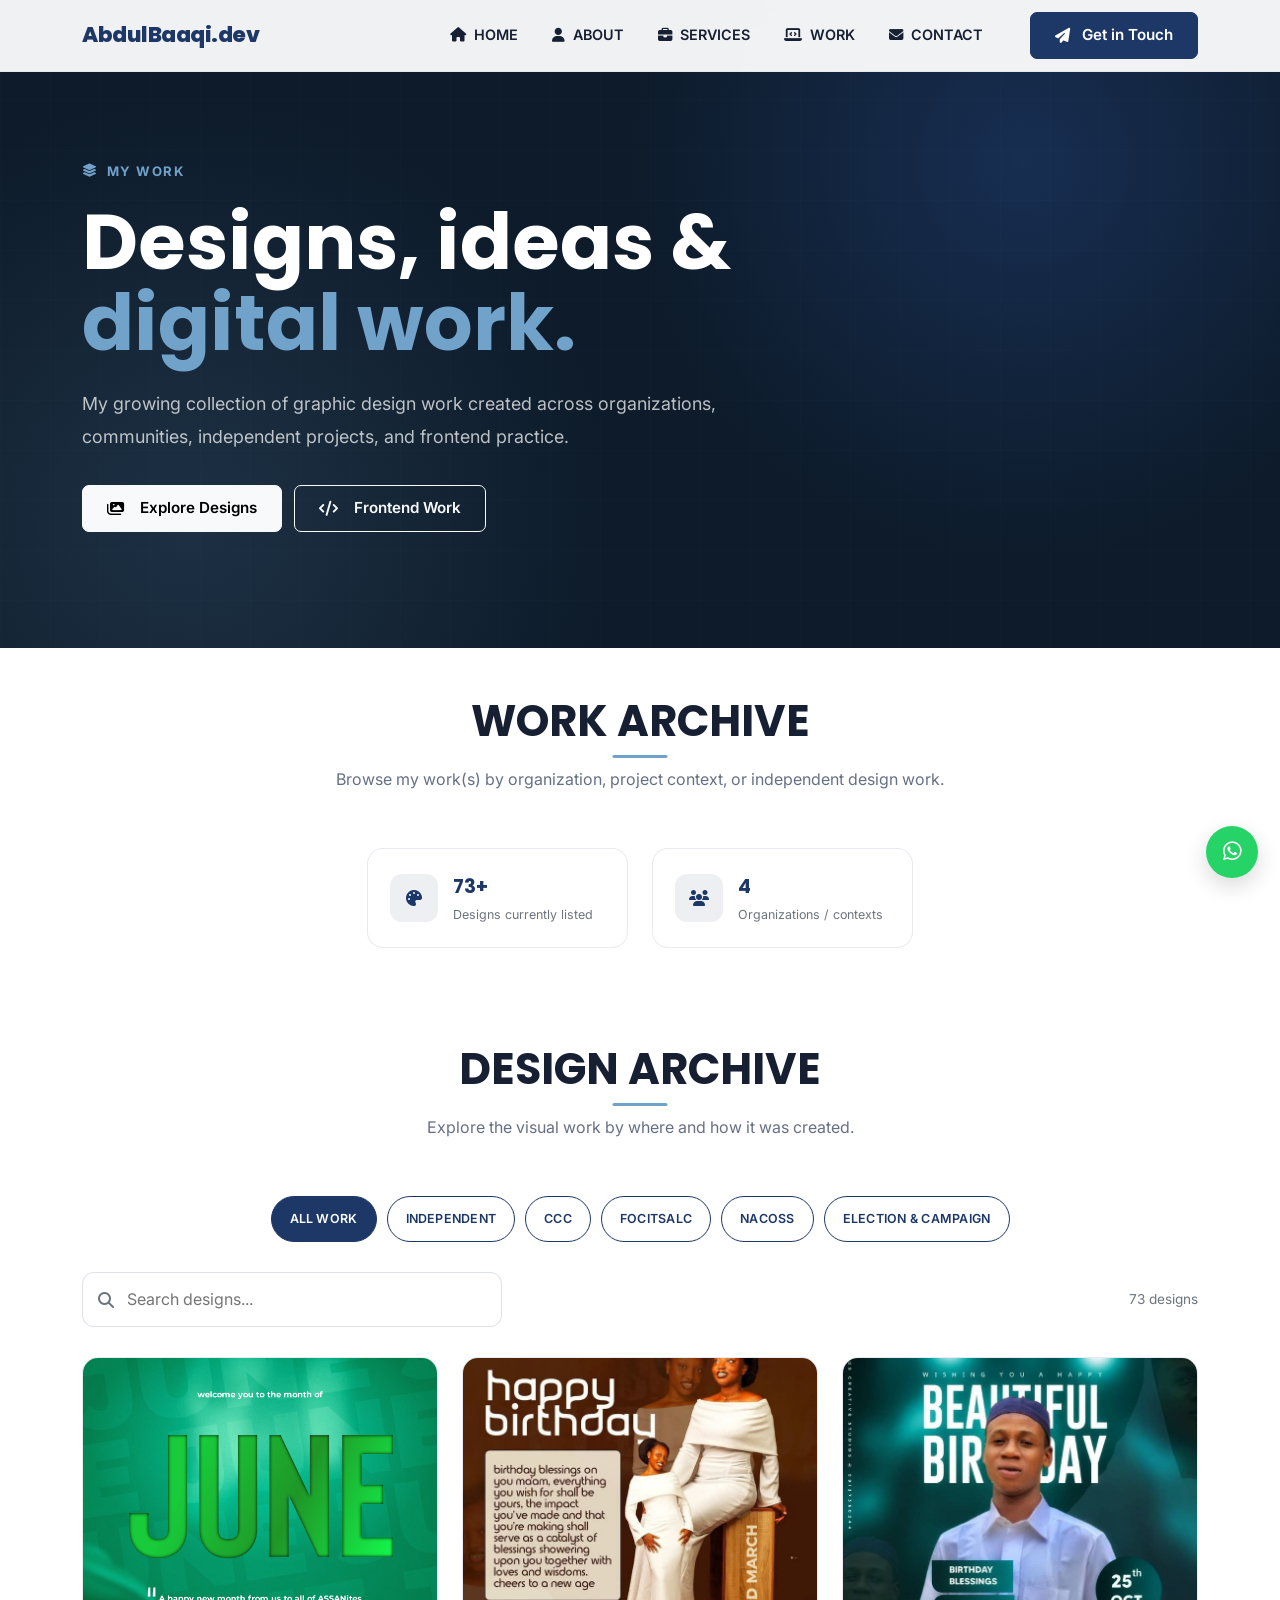
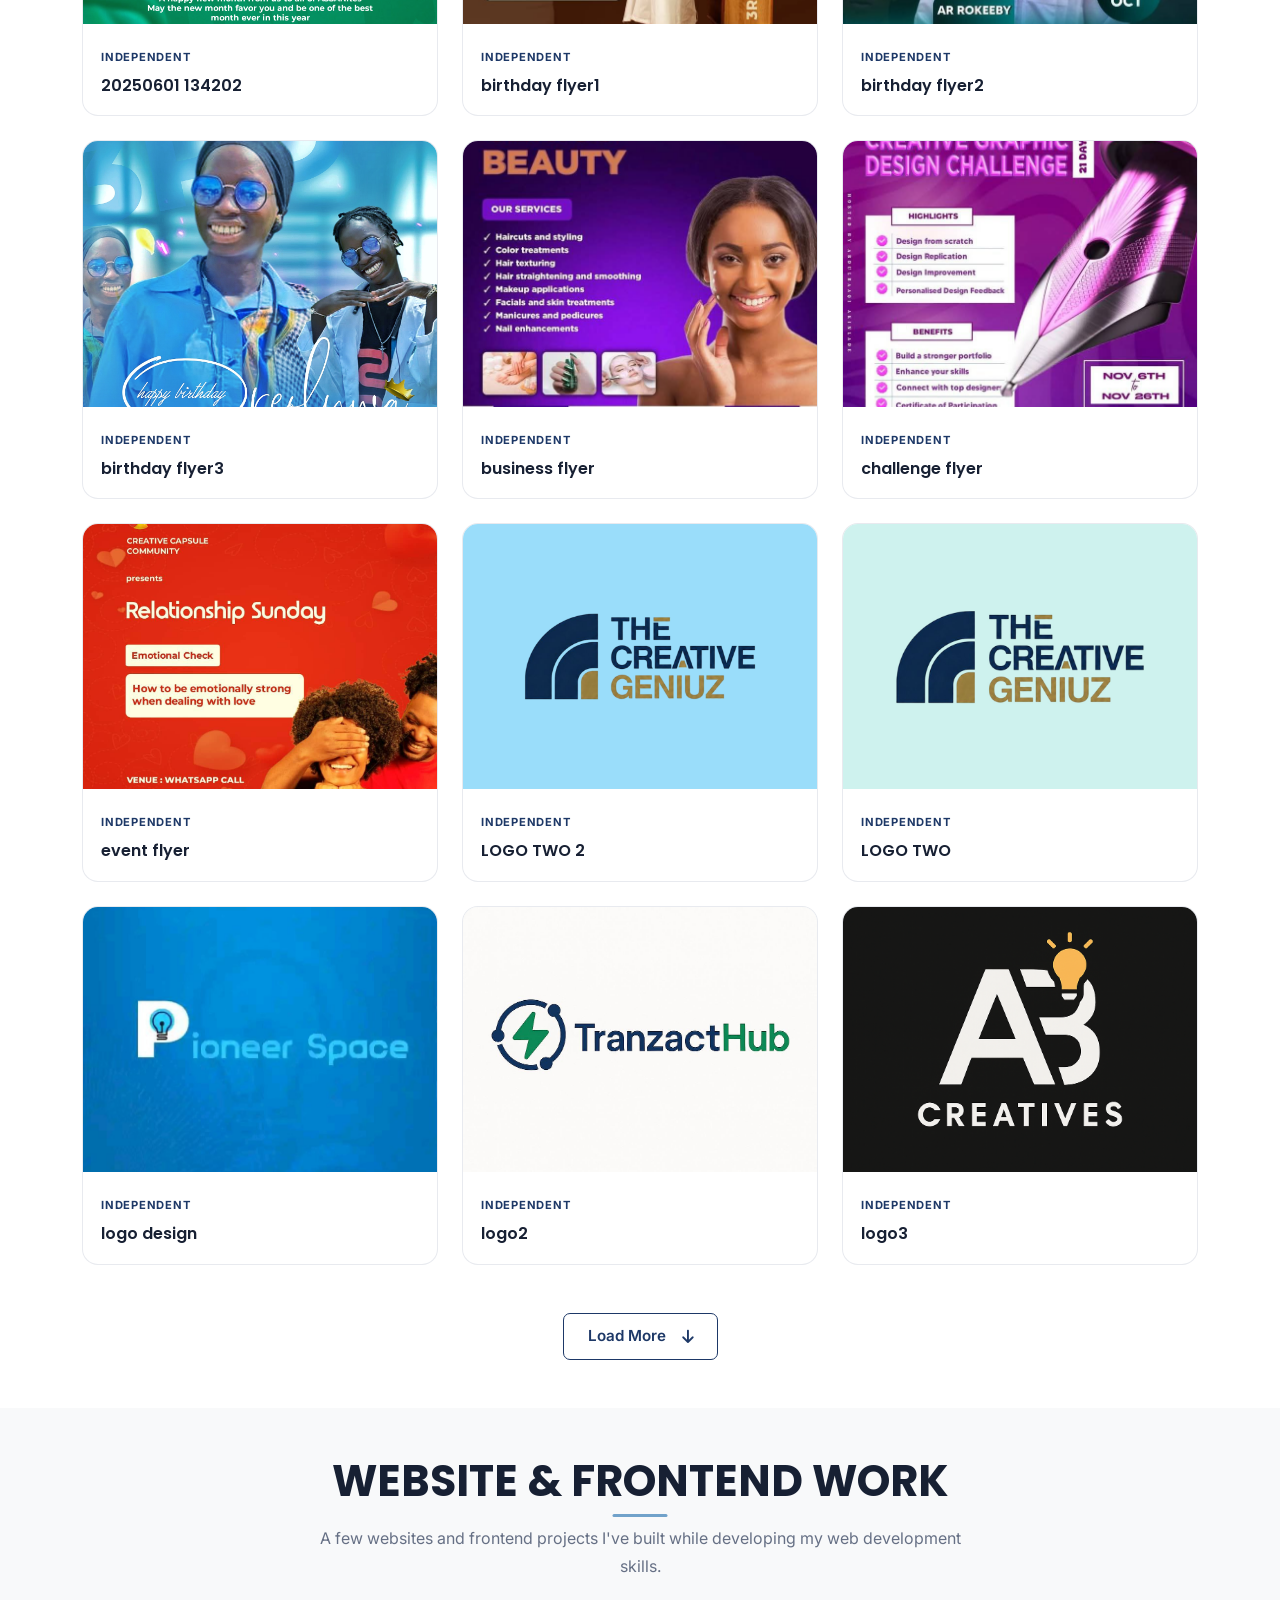
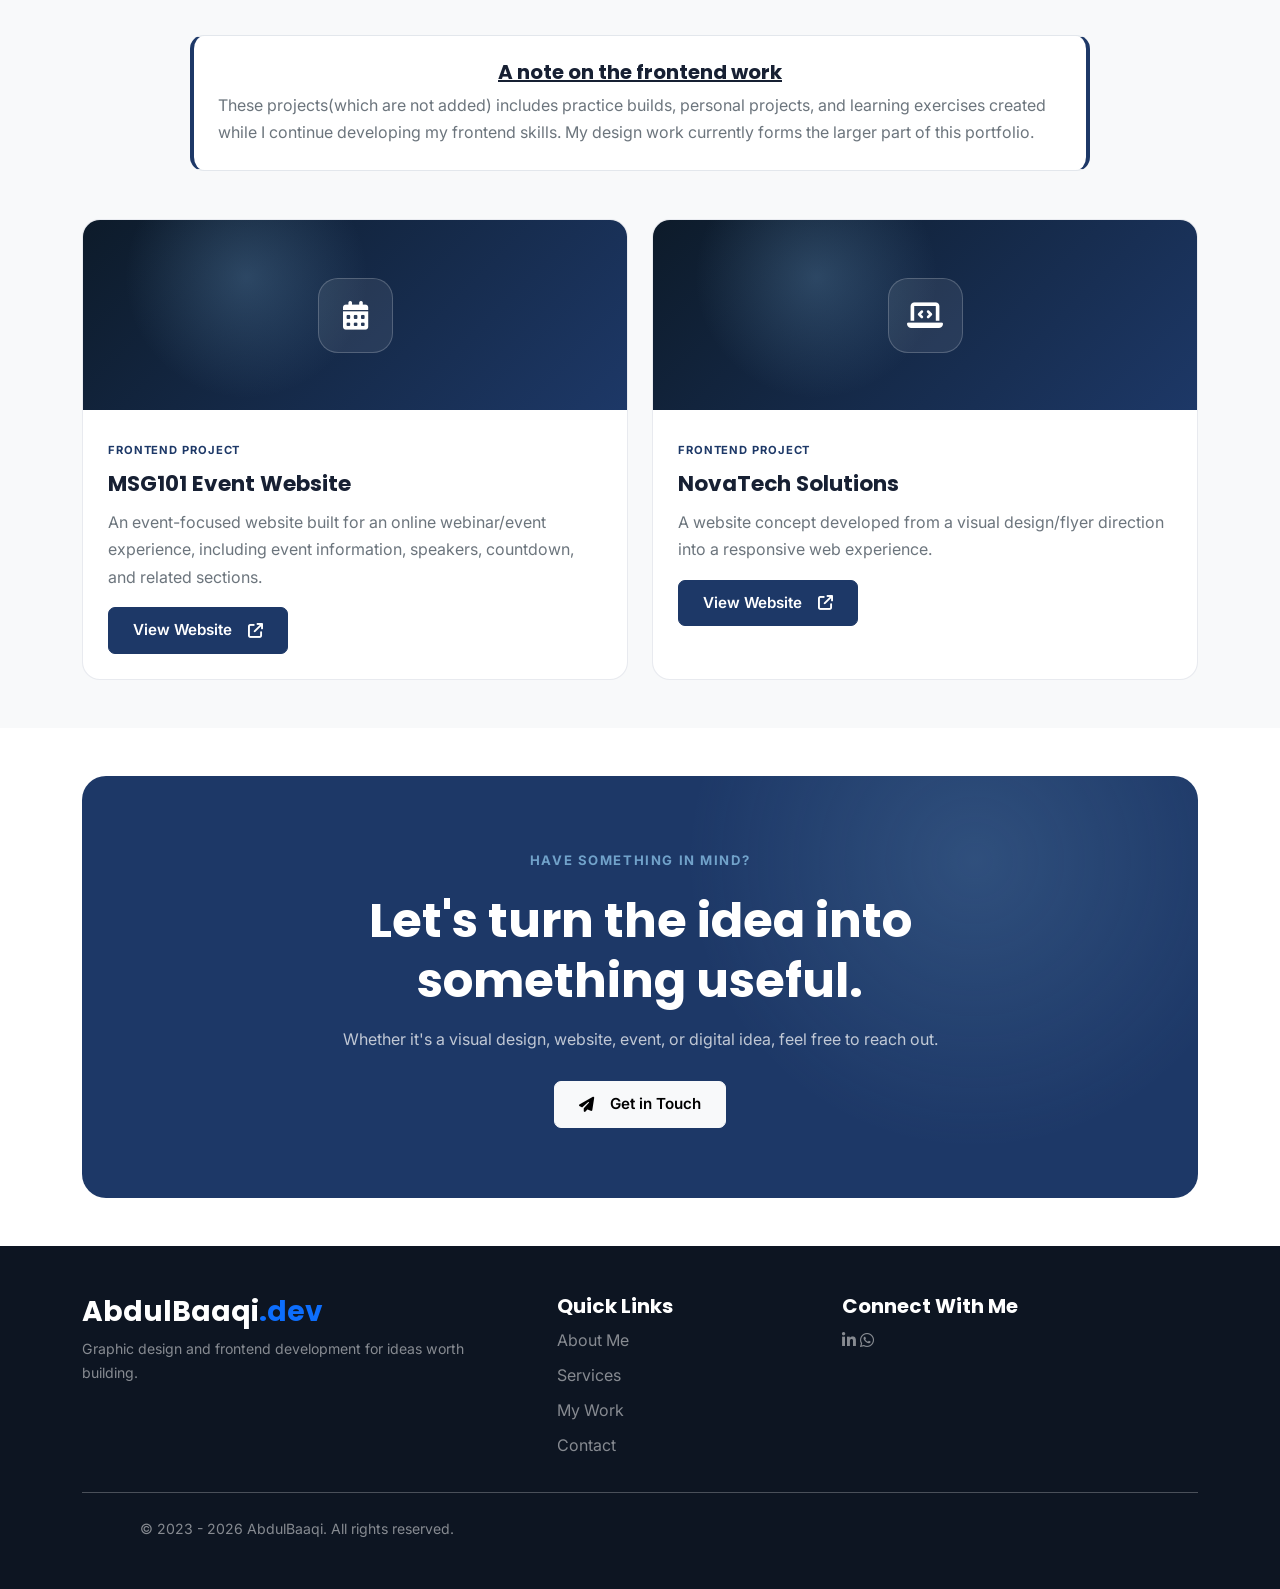
==== projects.html @ 6f7bc120 "Initial commit" ====
<!DOCTYPE html>
<html lang="en">

<head>
    <meta charset="UTF-8">
    <meta name="viewport" content="width=device-width, initial-scale=1.0">

    <title>My Work | AbdulBaaqi</title>

    <meta name="description"
        content="A selection of AbdulBaaqi's graphic design work, organization projects, election designs, and frontend practice builds.">

    <meta name="author" content="AbdulBaaqi Akinlade Olajide">

    <meta property="og:title" content="My Work | AbdulBaaqi">
    <meta property="og:description"
        content="A selection of AbdulBaaqi's graphic design work, organization projects, election designs, and frontend practice builds.">
    <meta property="og:type" content="website">
    <meta property="og:image" content="https://ab_dev_design.netlify.app/assets/img/og-image.jpg">
    <meta property="og:url" content="https://ab_dev_design.netlify.app/projects.html">

    <meta name="twitter:card" content="summary_large_image">
    <meta name="twitter:title" content="My Work | AbdulBaaqi">
    <meta name="twitter:description"
        content="A selection of AbdulBaaqi's graphic design work, organization projects, election designs, and frontend practice builds.">
    <meta name="twitter:image" content="https://ab_dev_design.netlify.app/assets/img/og-image.jpg">

    <link rel="icon" type="image/x-icon" href="assets/img/favicon.ico">
    <link rel="apple-touch-icon" sizes="180x180" href="assets/img/apple-touch-icon.png">

    <link href="https://cdn.jsdelivr.net/npm/bootstrap@5.3.0/dist/css/bootstrap.min.css" rel="stylesheet">

    <link rel="stylesheet" href="https://cdnjs.cloudflare.com/ajax/libs/font-awesome/6.4.0/css/all.min.css">

    <link
        href="https://fonts.googleapis.com/css2?family=Inter:wght@300;400;500;600;700;800&family=Poppins:wght@400;500;600;700&display=swap"
        rel="stylesheet">

    <link rel="stylesheet" href="https://cdnjs.cloudflare.com/ajax/libs/animate.css/4.1.1/animate.min.css">

    <link rel="stylesheet" href="assets/css/style.css">

    <link rel="stylesheet" href="assets/css/projects.css">
</head>

<body class="projects-page">

    <!-- screen load -->
    <div class="loading-screen" id="loadingScreen">

        <div class="loader"></div>

        <h2 class="text-primary mb-3">
            AbdulBaaqi.dev
        </h2>

        <p class="text-secondary">
            Loading work...
        </p>

    </div>


    <div class="progress-bar" id="progressBar"></div>


    <!-- navbar  -->

    <nav class="navbar navbar-expand-lg fixed-top" id="navbar">

        <div class="container">

            <a href="index.html" class="navbar-brand">
                AbdulBaaqi<span>.dev</span>
            </a>

            <button class="navbar-toggler" type="button" id="mobileMenuBtn" aria-label="Open navigation menu">

                <span class="navbar-toggler-icon"></span>

            </button>


            <div class="collapse navbar-collapse" id="mainNav">

                <ul class="navbar-nav ms-auto align-items-center">

                    <li class="nav-item">

                        <a href="index.html" class="nav-link">
                            <i class="fas fa-home me-1"></i>
                            HOME
                        </a>

                    </li>

                    <li class="nav-item">

                        <a href="index.html#about" class="nav-link">
                            <i class="fas fa-user me-1"></i>
                            ABOUT
                        </a>

                    </li>

                    <li class="nav-item">

                        <a href="index.html#services" class="nav-link">
                            <i class="fas fa-briefcase me-1"></i>
                            SERVICES
                        </a>

                    </li>

                    <li class="nav-item">

                        <a href="index.html#portfolio" class="nav-link active">

                            <i class="fas fa-laptop-code me-1"></i>
                            WORK

                        </a>

                    </li>

                    <li class="nav-item">

                        <a href="index.html#contact" class="nav-link">
                            <i class="fas fa-envelope me-1"></i>
                            CONTACT
                        </a>

                    </li>

                    <li class="nav-item ms-lg-3">

                        <a href="index.html#contact" class="btn btn-primary">

                            <i class="fas fa-paper-plane me-1"></i>
                            Get in Touch

                        </a>

                    </li>

                </ul>

            </div>

        </div>

    </nav>


    <!-- mobile nav -->

    <div class="mobile-nav" id="mobileNav">

        <div class="mobile-nav-links">

            <a href="index.html" class="mobile-nav-link" onclick="closeMobileNav()">

                <i class="fas fa-home me-2"></i>
                HOME

            </a>

            <a href="index.html#about" class="mobile-nav-link" onclick="closeMobileNav()">

                <i class="fas fa-user me-2"></i>
                ABOUT

            </a>

            <a href="index.html#services" class="mobile-nav-link" onclick="closeMobileNav()">

                <i class="fas fa-briefcase me-2"></i>
                SERVICES

            </a>

            <a href="index.html#portfolio" class="mobile-nav-link" onclick="closeMobileNav()">

                <i class="fas fa-laptop-code me-2"></i>
                WORK

            </a>

            <a href="index.html#contact" class="mobile-nav-link" onclick="closeMobileNav()">

                <i class="fas fa-envelope me-2"></i>
                CONTACT

            </a>

            <a href="index.html#contact" class="btn btn-primary w-100 mt-4" onclick="closeMobileNav()">

                <i class="fas fa-paper-plane me-1"></i>
                Get in Touch

            </a>

        </div>

    </div>


    <!-- hero  -->

    <section class="projects-hero">

        <div class="projects-hero-bg"></div>

        <div class="container">

            <div class="projects-hero-content">

                <span class="projects-eyebrow">
                    <i class="fas fa-layer-group me-2"></i>
                    MY WORK
                </span>

                <h1 class="text-white">
                    Designs, ideas &amp;
                    <span>digital work.</span>
                </h1>

                <p>
                    My growing collection of graphic design work created
                    across organizations, communities, independent projects,
                    and frontend practice.
                </p>

                <div class="projects-hero-actions">

                    <a href="#designArchive" class="btn btn-light btn-lg">

                        <i class="fas fa-images me-2"></i>
                        Explore Designs

                    </a>

                    <a href="#frontendWork" class="btn btn-outline-light btn-lg">

                        <i class="fas fa-code me-2"></i>
                        Frontend Work

                    </a>

                </div>

            </div>

        </div>

    </section>


    <!-- overview  -->

    <section class="py-5 work-overview">

        <div class="container">

            <div class="section-header">

                <h2 class="display-5 fw-bold">
                    WORK ARCHIVE
                </h2>

                <p class="section-subtitle">
                    Browse my work(s) by organization, project context,
                    or independent design work.
                </p>

            </div>


            <div class="row g-4 d-flex" style="justify-content: center;">

                <div class="col-md-6 col-lg-3">

                    <div class="archive-stat">

                        <span class="archive-stat-icon">
                            <i class="fas fa-palette"></i>
                        </span>

                        <div>
                            <strong id="totalDesignCount">
                                —
                            </strong>

                            <span>
                                Designs currently listed
                            </span>
                        </div>

                    </div>

                </div>


                <div class="col-md-6 col-lg-3">

                    <div class="archive-stat">

                        <span class="archive-stat-icon">
                            <i class="fas fa-users"></i>
                        </span>

                        <div>
                            <strong>
                                4
                            </strong>

                            <span>
                                Organizations / contexts
                            </span>
                        </div>

                    </div>

                </div>


                <!-- <div class="col-md-6 col-lg-3">

                    <div class="archive-stat">

                        <span class="archive-stat-icon">
                            <i class="fas fa-bullhorn"></i>
                        </span>

                        <div>
                            <strong id="electionCount">
                                —
                            </strong>

                            <span>
                                Election designs
                            </span>
                        </div>

                    </div>

                </div> -->


                <!-- <div class="col-md-6 col-lg-3">

                    <div class="archive-stat">

                        <span class="archive-stat-icon">
                            <i class="fas fa-code"></i>
                        </span>

                        <div>
                            <strong>
                                Frontend
                            </strong>

                            <span>
                                Practice &amp; personal builds
                            </span>
                        </div>

                    </div>

                </div> -->

            </div>

        </div>

    </section>


    <!-- archive  -->

    <section id="designArchive" class="py-5 design-archive">

        <div class="container">

            <div class="section-header">

                <h2 class="display-5 fw-bold">
                    DESIGN ARCHIVE
                </h2>

                <p class="section-subtitle">
                    Explore the visual work by where and how it was created.
                </p>

            </div>


            <!-- Organizations -->

            <div class="work-filters-wrapper">

                <div class="work-filters" id="organizationFilters">

                    <button class="filter-btn btn btn-outline-primary active" data-filter="all">

                        ALL WORK

                    </button>

                    <button class="filter-btn btn btn-outline-primary" data-filter="personal">

                         INDEPENDENT

                    </button>

                    <button class="filter-btn btn btn-outline-primary" data-filter="ccc">

                        CCC

                    </button>

                    <button class="filter-btn btn btn-outline-primary" data-filter="focitsalc">

                        FOCITSALC

                    </button>

                    <button class="filter-btn btn btn-outline-primary" data-filter="nacoss">

                        NACOSS

                    </button>

                    <button class="filter-btn btn btn-outline-primary" data-filter="elections">

                        ELECTION &amp; CAMPAIGN

                    </button>

                </div>

            </div>


            <!-- Search -->

            <div class="project-toolbar">

                <div class="project-search">

                    <i class="fas fa-search"></i>

                    <input type="search" id="projectSearch" placeholder="Search designs..." aria-label="Search designs">

                </div>

                <div class="project-results" id="projectResults">
                </div>

            </div>


            <!-- Design Grid -->

            <div class="row g-4 project-grid" id="projectGrid">
            </div>


            <!-- No Results -->

            <div id="noProjects" class="no-projects d-none">

                <div class="no-projects-icon">
                    <i class="fas fa-folder-open"></i>
                </div>

                <h4>
                    No matching designs
                </h4>

                <p>
                    Try another organization or search term.
                </p>

                <button class="btn btn-outline-primary" id="resetProjects">

                    Reset Filters

                </button>

            </div>


            <!-- Load More -->

            <div class="text-center mt-5" id="loadMoreWrapper">

                <button class="btn btn-outline-primary btn-lg" id="loadMoreBtn">

                    Load More
                    <i class="fas fa-arrow-down ms-2"></i>

                </button>

            </div>

        </div>

    </section>




    <!-- frontend  -->

    <section id="frontendWork" class="py-5 bg-light frontend-section">

        <div class="container">

            <div class="section-header">

                <h2 class="display-5 fw-bold">
                    WEBSITE &amp; FRONTEND WORK
                </h2>

                <p class="section-subtitle">
                    A few websites and frontend projects I've built
                    while developing my web development skills.
                </p>

            </div>



            <div class="portfolio-note">

                <!-- <div class="portfolio-note-icon">
                    <i class="fas fa-code"></i>
                </div> -->

                <div>

                    <h5 class="text-center text-decoration-underline">
                        A note on the frontend work
                    </h5>

                    <p class="mb-0">
                        These projects(which are not added) includes practice builds, personal
                        projects, and learning exercises created while I
                        continue developing my frontend skills. My design
                        work currently forms the larger part of this portfolio.
                    </p>

                </div>

            </div>


            <div class="row g-4 mt-4">

                <!-- MSG101 -->

                <div class="col-lg-6">

                    <article class="frontend-card">

                        <div class="frontend-card-image">

                            <div class="frontend-placeholder">
                                <i class="fas fa-calendar-days"></i>
                            </div>

                        </div>

                        <div class="frontend-card-body">

                            <span class="project-type-label">
                                FRONTEND PROJECT
                            </span>

                            <h3>
                                MSG101 Event Website
                            </h3>

                            <p>
                                An event-focused website built for an
                                online webinar/event experience, including
                                event information, speakers, countdown,
                                and related sections.
                            </p>

                            <a href="https://msg101.netlify.app/" target="_blank" rel="noopener noreferrer"
                                class="btn btn-primary">

                                View Website
                                <i class="fas fa-arrow-up-right-from-square ms-2"></i>

                            </a>

                        </div>

                    </article>

                </div>


                <!-- NovaTech -->

                <div class="col-lg-6">

                    <article class="frontend-card">

                        <div class="frontend-card-image">

                            <div class="frontend-placeholder">
                                <i class="fas fa-laptop-code"></i>
                            </div>

                        </div>

                        <div class="frontend-card-body">

                            <span class="project-type-label">
                                FRONTEND PROJECT
                            </span>

                            <h3>
                                NovaTech Solutions
                            </h3>

                            <p>
                                A website concept developed from a
                                visual design/flyer direction into a
                                responsive web experience.
                            </p>

                            <a href="https://nova-tech-sol.netlify.app/" target="_blank" rel="noopener noreferrer"
                                class="btn btn-primary">

                                View Website
                                <i class="fas fa-arrow-up-right-from-square ms-2"></i>

                            </a>

                        </div>

                    </article>

                </div>

            </div>

        </div>

    </section>


    <!-- call ta  -->

    <section class="py-5">

        <div class="container">

            <div class="work-cta text-center">

                <span class="projects-eyebrow">
                    HAVE SOMETHING IN MIND?
                </span>

                <h2 class="text-white">
                    Let's turn the idea into something useful.
                </h2>

                <p>
                    Whether it's a visual design, website, event,
                    or digital idea, feel free to reach out.
                </p>

                <a href="index.html#contact" class="btn btn-light btn-lg">

                    <i class="fas fa-paper-plane me-2"></i>
                    Get in Touch

                </a>

            </div>

        </div>

    </section>


    <!-- footer  -->

    <footer class="footer bg-dark text-white py-5">

        <div class="container">

            <div class="row g-4">

                <div class="col-lg-5">

                    <h3 class="text-white">
                        AbdulBaaqi<span class="text-primary">.dev</span>
                    </h3>

                    <p class="text-white-50">
                        Graphic design and frontend development
                        for ideas worth building.
                    </p>

                </div>


                <div class="col-lg-3">

                    <h5 class="text-white">
                        Quick Links
                    </h5>

                    <ul class="list-unstyled">

                        <li class="mb-2">
                            <a href="index.html#about" class="text-white-50">

                                About Me

                            </a>
                        </li>

                        <li class="mb-2">
                            <a href="index.html#services" class="text-white-50">

                                Services

                            </a>
                        </li>

                        <li class="mb-2">
                            <a href="index.html#portfolio" class="text-white-50">

                                My Work

                            </a>
                        </li>

                        <li class="mb-2">
                            <a href="index.html#contact" class="text-white-50">

                                Contact

                            </a>
                        </li>

                    </ul>

                </div>


                <div class="col-lg-4">

                    <h5 class="text-white">
                        Connect With Me
                    </h5>

                    <div class="social-links mb-4">

                        <!-- <a
                            href="https://www.instagram.com/abdulbaaqi_dev_design"
                            class="social-link bg-dark text-white-50"
                            target="_blank"
                            rel="noopener noreferrer"
                            aria-label="Instagram">

                            <i class="fab fa-instagram"></i>

                        </a>

                        <a
                            href="https://x.com/abdulbaaqi_dev_design"
                            class="social-link bg-dark text-white-50"
                            target="_blank"
                            rel="noopener noreferrer"
                            aria-label="X">

                            <i class="fab fa-x-twitter"></i>

                        </a> -->

                        <a href="https://www.linkedin.com/in/abdlbaaqi" class="social-link bg-dark text-white-50"
                            target="_blank" rel="noopener noreferrer" aria-label="LinkedIn">

                            <i class="fab fa-linkedin-in"></i>

                        </a>

                        <a href="https://wa.me/2348071385392" class="social-link bg-dark text-white-50" target="_blank"
                            rel="noopener noreferrer" aria-label="WhatsApp">

                            <i class="fab fa-whatsapp"></i>

                        </a>

                    </div>

                </div>

            </div>


            <hr class="my-4 opacity-25">


            <div class="text-center">

                <p class="text-white-50 mb-0">

                    &copy; 2023 -
                    <span id="currentYear"></span>
                    AbdulBaaqi.
                    All rights reserved.

                </p>

            </div>

        </div>

    </footer>


    <!-- WhatsApp -->

    <a href="https://wa.me/2348071385392?text=Hello%20AbdulBaaqi!%20I%20would%20like%20to%20discuss%20a%20project."
        class="whatsapp-float" target="_blank" rel="noopener noreferrer" aria-label="Contact AbdulBaaqi on WhatsApp">

        <i class="fab fa-whatsapp"></i>

    </a>


    <!--  -->


    <div class="project-modal" id="projectModal" aria-hidden="true">

        <div class="project-modal-backdrop" id="modalBackdrop"></div>

        <div class="project-modal-content" role="dialog" aria-modal="true" aria-label="Design preview">

            <button class="project-modal-close" id="modalClose" aria-label="Close preview">

                <i class="fas fa-times"></i>

            </button>

            <div class="project-modal-image-wrapper">

                <img id="modalImage" src="" alt="">

            </div>

            <div class="project-modal-info">

                <span id="modalOrganization">
                </span>

                <h3 id="modalTitle">
                </h3>

                <p id="modalDescription">
                </p>

            </div>

        </div>

    </div>




    <!-- / -->

    <script src="https://cdn.jsdelivr.net/npm/bootstrap@5.3.0/dist/js/bootstrap.bundle.min.js">
    </script>

    <script src="assets/js/script.js"></script>

    <script src="assets/js/projects.js"></script>

</body>

</html>
---- assets/css/style.css ----
:root {
    --primary: #1D3867;
    --primary-dark: #14294D;
    --accent: #71A2CA;

    --text: #172033;
    --text-muted: #667085;

    --background: #ffffff;
    --surface: #f7f9fc;
    --surface-alt: #eef3f8;

    --border: #e3e8ef;
    --white: #ffffff;

    --font-primary: "Inter", sans-serif;
    --font-secondary: "Poppins", sans-serif;

    --transition: 0.3s ease;
    --shadow-sm: 0 4px 16px rgba(29, 56, 103, 0.06);
    --shadow-md: 0 12px 35px rgba(29, 56, 103, 0.10);
}



.dark-mode {
    --text: #edf2f7;
    --text-muted: #aab6c5;

    --background: #0d1522;
    --surface: #121d2d;
    --surface-alt: #182538;

    --border: #26364b;
    --white: #ffffff;

    --shadow-sm: 0 4px 16px rgba(0, 0, 0, 0.18);
    --shadow-md: 0 12px 35px rgba(0, 0, 0, 0.25);
}



html {
    scroll-behavior: smooth;
    scroll-padding-top: 80px;
}

body {
    margin: 0;
    padding: 0;

    background: var(--background);
    color: var(--text);

    font-family: var(--font-primary);
    font-size: 16px;
    line-height: 1.7;

    transition:
        background-color var(--transition),
        color var(--transition);
}

body.no-scroll {
    overflow: hidden;
}

::selection {
    background: var(--accent);
    color: var(--white);
}

img {
    max-width: 100%;
    height: auto;
    display: block;
}

a {
    color: inherit;
    text-decoration: none;
    transition: color var(--transition);
}

button,
input,
textarea,
select {
    font: inherit;
}

button {
    cursor: pointer;
}

ul {
    margin: 0;
    padding: 0;
    list-style: none;
}



h1,
h2,
h3,
h4,
h5,
h6 {
    margin-top: 0;
    font-family: var(--font-secondary);
    color: var(--text);
    line-height: 1.25;
    font-weight: 700;
}

p {
    margin-top: 0;
    color: var(--text-muted);
}

.section-header {
    margin-bottom: 55px;
    text-align: center;
}

.section-header h2 {
    position: relative;
    display: inline-block;

    margin-bottom: 18px;

    color: var(--text);
    font-size: clamp(2rem, 4vw, 2.7rem);
    font-weight: 700;
}

.section-header h2::after {
    content: "";

    position: absolute;
    left: 50%;
    bottom: -10px;

    width: 55px;
    height: 3px;

    background: var(--accent);
    border-radius: 20px;

    transform: translateX(-50%);
}

.section-header p {
    max-width: 650px;
    margin: 0 auto;

    font-size: 1rem;
}


/* ---------- BUTTONS ---------- */

.btn {
    display: inline-flex;
    align-items: center;
    justify-content: center;
    gap: 8px;

    min-height: 46px;
    padding: 11px 24px;

    border-radius: 7px;

    font-weight: 600;
    font-size: 0.95rem;

    transition:
        transform var(--transition),
        background-color var(--transition),
        color var(--transition),
        border-color var(--transition),
        box-shadow var(--transition);
}

.btn:hover {
    transform: translateY(-2px);
}

.btn-primary {
    background: var(--primary);
    border-color: var(--primary);
    color: var(--white);
}

.btn-primary:hover {
    background: var(--primary-dark);
    border-color: var(--primary-dark);
    color: var(--white);

    box-shadow: 0 8px 20px rgba(29, 56, 103, 0.18);
}

.btn-outline-primary {
    border: 1px solid var(--primary);
    color: var(--primary);
    background: transparent;
}

.btn-outline-primary:hover {
    background: var(--primary);
    border-color: var(--primary);
    color: var(--white);
}







.navbar {
    position: fixed;
    top: 0;
    left: 0;
    right: 0;

    z-index: 1000;

    min-height: 72px;

    background: rgba(255, 255, 255, 0.94);
    border-bottom: 1px solid rgba(227, 232, 239, 0.8);

    backdrop-filter: blur(12px);
    -webkit-backdrop-filter: blur(12px);

    transition:
        background-color var(--transition),
        box-shadow var(--transition);
}

.dark-mode .navbar {
    background: rgba(13, 21, 34, 0.94);
    border-color: rgba(38, 54, 75, 0.8);
}

.navbar.scrolled {
    box-shadow: 0 4px 20px rgba(0, 0, 0, 0.06);
}

.navbar-brand {
    color: var(--primary) !important;

    font-family: var(--font-secondary);
    font-size: 1.35rem;
    font-weight: 800;

    letter-spacing: -0.5px;
}

.dark-mode .navbar-brand {
    color: var(--accent) !important;
}

.navbar-nav {
    align-items: center;
    gap: 8px;
}

.navbar-nav .nav-link {
    position: relative;

    padding: 8px 13px !important;

    color: var(--text) !important;

    font-size: 0.9rem;
    font-weight: 600;

    transition: color var(--transition);
}

.navbar-nav .nav-link::after {
    content: "";

    position: absolute;
    left: 13px;
    right: 13px;
    bottom: 2px;

    height: 2px;

    background: var(--accent);
    border-radius: 10px;

    transform: scaleX(0);
    transform-origin: center;

    transition: transform var(--transition);
}

.navbar-nav .nav-link:hover,
.navbar-nav .nav-link.active {
    color: var(--primary) !important;
}

.dark-mode .navbar-nav .nav-link:hover,
.dark-mode .navbar-nav .nav-link.active {
    color: var(--accent) !important;
}

.navbar-nav .nav-link:hover::after,
.navbar-nav .nav-link.active::after {
    transform: scaleX(1);
}

.navbar .btn {
    margin-left: 10px;
}

.navbar-toggler {
    border: none;
    padding: 7px;
}

.navbar-toggler:focus {
    box-shadow: none;
}

.navbar-toggler-icon {
    filter: none;
}

.dark-mode .navbar-toggler-icon {
    filter: invert(1);
}







.hero {
    position: relative;

    min-height: 100vh;
    padding: 140px 0 90px;

    display: flex;
    align-items: center;

    overflow: hidden;

    background: var(--background);
}

.hero::before {
    content: "";

    position: absolute;
    top: -180px;
    right: -180px;

    width: 500px;
    height: 500px;

    background: rgba(113, 162, 202, 0.10);

    border-radius: 50%;
    filter: blur(10px);

    pointer-events: none;
}

.hero::after {
    content: "";

    position: absolute;
    bottom: -220px;
    left: -180px;

    width: 500px;
    height: 500px;

    background: rgba(29, 56, 103, 0.06);

    border-radius: 50%;

    pointer-events: none;
}

.hero-content {
    position: relative;
    z-index: 2;
}

.hero h1 {
    max-width: 850px;

    margin-bottom: 22px;

    color: var(--text);

    font-size: clamp(2.5rem, 6vw, 4.7rem);
    font-weight: 800;

    line-height: 1.08;
    letter-spacing: -2px;
}

.hero h1 span {
    color: var(--primary);
}

.dark-mode .hero h1 span {
    color: var(--accent);
}

.hero p {
    max-width: 680px;

    margin-bottom: 32px;

    font-size: 1.08rem;
    line-height: 1.8;
}

.hero-buttons {
    display: flex;
    flex-wrap: wrap;
    gap: 12px;
}



.hero-bg-pattern {
    position: absolute;
    inset: 0;

    z-index: 0;

    opacity: 0.025;

    background-position: center;
    background-size: cover;
    background-repeat: no-repeat;

    pointer-events: none;
}







.about {
    padding: 100px 0;

    background: var(--surface);
}

.about-image {
    position: relative;

    overflow: hidden;

    border-radius: 12px;

    box-shadow: var(--shadow-md);
}

.about-image img {
    width: 100%;
    height: 100%;

    min-height: 430px;

    object-fit: cover;
}

.about-content h2 {
    margin-bottom: 8px;

    font-size: clamp(1.8rem, 4vw, 2.5rem);
}

.about-content .subtitle {
    display: inline-block;

    margin-bottom: 20px;

    color: var(--primary);

    font-size: 1rem;
    font-weight: 600;
}

.dark-mode .about-content .subtitle {
    color: var(--accent);
}

.about-content p {
    margin-bottom: 18px;
}

.about-features {
    display: grid;
    grid-template-columns: repeat(3, 1fr);
    gap: 18px;

    margin-top: 30px;
}

.about-feature {
    padding: 20px;

    background: var(--background);
    border: 1px solid var(--border);
    border-radius: 10px;

    transition:
        transform var(--transition),
        box-shadow var(--transition);
}

.about-feature:hover {
    transform: translateY(-4px);
    box-shadow: var(--shadow-sm);
}

.about-feature i {
    margin-bottom: 12px;

    color: var(--primary);

    font-size: 1.5rem;
}

.dark-mode .about-feature i {
    color: var(--accent);
}

.about-feature h4 {
    margin-bottom: 7px;

    font-size: 1rem;
}

.about-feature p {
    margin: 0;

    font-size: 0.88rem;
    line-height: 1.6;
}

.about-quote {
    margin-top: 35px;
    padding: 22px 25px;

    border-left: 3px solid var(--accent);

    background: var(--background);
    border-radius: 0 8px 8px 0;
}

.about-quote p {
    margin: 0;

    color: var(--text);

    font-family: var(--font-secondary);
    font-size: 0.98rem;
    font-weight: 500;
}






.services {
    padding: 100px 0;
    background: var(--background);
}

.service-card {
    height: 100%;
    padding: 32px 28px;

    background: var(--background);
    border: 1px solid var(--border);
    border-radius: 12px;

    box-shadow: var(--shadow-sm);

    transition:
        transform var(--transition),
        box-shadow var(--transition),
        border-color var(--transition);
}

.service-card:hover {
    transform: translateY(-6px);

    border-color: rgba(113, 162, 202, 0.6);

    box-shadow: var(--shadow-md);
}

.service-icon {
    width: 55px;
    height: 55px;

    display: flex;
    align-items: center;
    justify-content: center;

    margin-bottom: 22px;

    color: var(--primary);

    background: rgba(113, 162, 202, 0.14);

    border-radius: 10px;

    font-size: 1.35rem;
}

.dark-mode .service-icon {
    color: var(--accent);
    background: rgba(113, 162, 202, 0.12);
}

.service-card h3 {
    margin-bottom: 12px;

    font-size: 1.25rem;
}

.service-card > p {
    margin-bottom: 20px;

    font-size: 0.92rem;
}

.service-features {
    display: flex;
    flex-direction: column;
    gap: 10px;
}

.service-features li {
    display: flex;
    align-items: flex-start;
    gap: 10px;

    color: var(--text-muted);

    font-size: 0.9rem;
}

.service-features li i {
    margin-top: 5px;

    color: var(--accent);

    font-size: 0.7rem;
}






.portfolio {
    padding: 100px 0;

    background: var(--surface);
}

.portfolio-filters {
    display: flex;
    flex-wrap: wrap;
    justify-content: center;
    gap: 10px;

    margin-bottom: 40px;
}

.portfolio-filter {
    padding: 9px 18px;

    color: var(--text-muted);

    background: transparent;
    border: 1px solid var(--border);
    border-radius: 6px;

    font-size: 0.85rem;
    font-weight: 600;

    transition:
        background-color var(--transition),
        color var(--transition),
        border-color var(--transition);
}

.portfolio-filter:hover,
.portfolio-filter.active {
    color: var(--white);

    background: var(--primary);
    border-color: var(--primary);
}

.portfolio-grid {
    position: relative;
}

.portfolio-item {
    height: 100%;
}

.portfolio-card {
    height: 100%;

    overflow: hidden;

    background: var(--background);
    border: 1px solid var(--border);
    border-radius: 10px;

    box-shadow: var(--shadow-sm);

    transition:
        transform var(--transition),
        box-shadow var(--transition);
}

.portfolio-card:hover {
    transform: translateY(-5px);
    box-shadow: var(--shadow-md);
}

.portfolio-image {
    position: relative;

    aspect-ratio: 16 / 10;

    overflow: hidden;

    background: var(--surface-alt);
}

.portfolio-image img {
    width: 100%;
    height: 100%;

    object-fit: cover;

    transition: transform 0.5s ease;
}

.portfolio-card:hover .portfolio-image img {
    transform: scale(1.04);
}

.portfolio-overlay {
    position: absolute;
    inset: 0;

    display: flex;
    align-items: center;
    justify-content: center;

    padding: 20px;

    background: rgba(13, 21, 34, 0.68);

    opacity: 0;

    transition: opacity var(--transition);
}

.portfolio-card:hover .portfolio-overlay {
    opacity: 1;
}

.portfolio-overlay .btn {
    min-height: 42px;
    padding: 9px 18px;

    font-size: 0.85rem;
}

.portfolio-content {
    padding: 20px;
}

.portfolio-content h3 {
    margin-bottom: 6px;

    font-size: 1.05rem;
}

.portfolio-content p {
    margin-bottom: 0;

    font-size: 0.85rem;
}

.portfolio-category {
    display: inline-block;

    margin-bottom: 8px;

    color: var(--primary);

    font-size: 0.75rem;
    font-weight: 700;

    text-transform: uppercase;
    letter-spacing: 0.6px;
}

.dark-mode .portfolio-category {
    color: var(--accent);
}



.portfolio-cta {
    margin-top: 50px;

    text-align: center;
}

.portfolio-cta p {
    margin-bottom: 15px;
}






.contact {
    padding: 100px 0;

    background: var(--background);
}

.contact-info {
    height: 100%;
}

.contact-info h3 {
    margin-bottom: 12px;

    font-size: 1.5rem;
}

.contact-info > p {
    margin-bottom: 30px;
}

.contact-details {
    display: flex;
    flex-direction: column;
    gap: 18px;

    margin-bottom: 30px;
}

.contact-item {
    display: flex;
    align-items: flex-start;
    gap: 14px;
}

.contact-item-icon {
    flex: 0 0 auto;

    width: 42px;
    height: 42px;

    display: flex;
    align-items: center;
    justify-content: center;

    color: var(--primary);

    background: rgba(113, 162, 202, 0.13);

    border-radius: 8px;
}

.dark-mode .contact-item-icon {
    color: var(--accent);
}

.contact-item-content h5 {
    margin-bottom: 2px;

    font-size: 0.9rem;
}

.contact-item-content p,
.contact-item-content a {
    margin: 0;

    color: var(--text-muted);

    font-size: 0.88rem;
}

.contact-item-content a:hover {
    color: var(--primary);
}

.dark-mode .contact-item-content a:hover {
    color: var(--accent);
}

.contact-socials {
    display: flex;
    flex-wrap: wrap;
    gap: 10px;
}

.contact-socials a {
    width: 40px;
    height: 40px;

    display: flex;
    align-items: center;
    justify-content: center;

    color: var(--text);

    border: 1px solid var(--border);
    border-radius: 50%;

    transition:
        background-color var(--transition),
        color var(--transition),
        border-color var(--transition),
        transform var(--transition);
}

.contact-socials a:hover {
    color: var(--white);

    background: var(--primary);
    border-color: var(--primary);

    transform: translateY(-3px);
}

.contact-form {
    padding: 32px;

    background: var(--surface);
    border: 1px solid var(--border);
    border-radius: 12px;
}

.form-label {
    margin-bottom: 7px;

    color: var(--text);

    font-size: 0.88rem;
    font-weight: 600;
}

.form-control,
.form-select {
    min-height: 48px;

    color: var(--text);

    background: var(--background);
    border: 1px solid var(--border);
    border-radius: 7px;

    box-shadow: none;

    transition:
        border-color var(--transition),
        box-shadow var(--transition),
        background-color var(--transition);
}

textarea.form-control {
    min-height: 140px;
    resize: vertical;
}

.form-control::placeholder {
    color: #98a2b3;
}

.form-control:focus,
.form-select:focus {
    color: var(--text);

    background: var(--background);
    border-color: var(--accent);

    box-shadow: 0 0 0 3px rgba(113, 162, 202, 0.13);
}

.dark-mode .form-control,
.dark-mode .form-select {
    color: var(--text);
    background: var(--surface-alt);
    border-color: var(--border);
}

.dark-mode .form-control:focus,
.dark-mode .form-select:focus {
    background: var(--surface-alt);
}





.faq {
    padding: 100px 0;

    background: var(--surface);
}

.faq-list {
    max-width: 850px;
    margin: 0 auto;
}

.faq-item {
    margin-bottom: 12px;

    overflow: hidden;

    background: var(--background);
    border: 1px solid var(--border);
    border-radius: 8px;
}

.faq-question {
    width: 100%;

    display: flex;
    align-items: center;
    justify-content: space-between;

    padding: 20px;

    color: var(--text);

    background: transparent;
    border: none;

    text-align: left;

    font-family: var(--font-secondary);
    font-size: 0.95rem;
    font-weight: 600;
}

.faq-question i {
    color: var(--accent);

    transition: transform var(--transition);
}

.faq-item.active .faq-question i {
    transform: rotate(180deg);
}

.faq-answer {
    max-height: 0;

    overflow: hidden;

    padding: 0 20px;

    transition:
        max-height 0.35s ease,
        padding 0.35s ease;
}

.faq-item.active .faq-answer {
    max-height: 300px;
    padding: 0 20px 20px;
}

.faq-answer p {
    margin: 0;

    font-size: 0.9rem;
}






.footer {
    padding: 55px 0 25px;

    color: #cbd5e1;

    background: #0d1522;
}

.footer-brand {
    display: inline-block;

    margin-bottom: 15px;

    color: var(--white);

    font-family: var(--font-secondary);
    font-size: 1.3rem;
    font-weight: 800;
}

.footer p {
    max-width: 430px;

    color: #9aa8ba;

    font-size: 0.88rem;
}

.footer-links {
    display: flex;
    flex-direction: column;
    gap: 8px;
}

.footer-links a {
    color: #aebaca;

    font-size: 0.88rem;
}

.footer-links a:hover {
    color: var(--white);
}

.footer-socials {
    display: flex;
    gap: 10px;
}

.footer-socials a {
    width: 36px;
    height: 36px;

    display: flex;
    align-items: center;
    justify-content: center;

    color: #cbd5e1;

    border: 1px solid #344255;
    border-radius: 50%;

    transition:
        background-color var(--transition),
        color var(--transition),
        border-color var(--transition);
}

.footer-socials a:hover {
    color: var(--white);

    background: var(--primary);
    border-color: var(--primary);
}

.footer-bottom {
    margin-top: 45px;
    padding-top: 20px;

    border-top: 1px solid #263448;

    text-align: center;
}

.footer-bottom p {
    max-width: none;
    margin: 0;

    font-size: 0.8rem;
}






.mobile-nav {
    position: fixed;
    top: 72px;
    left: 0;
    right: 0;

    z-index: 999;

    display: none;

    padding: 15px;

    background: var(--background);
    border-bottom: 1px solid var(--border);

    box-shadow: var(--shadow-md);
}

.mobile-nav.active {
    display: block;
}

.mobile-nav a {
    display: block;

    padding: 12px 10px;

    color: var(--text);

    border-radius: 6px;

    font-size: 0.95rem;
    font-weight: 600;
}

.mobile-nav a:hover {
    color: var(--primary);
    background: var(--surface);
}

.dark-mode .mobile-nav a:hover {
    color: var(--accent);
}







.theme-toggle {
    width: 42px;
    height: 42px;

    display: inline-flex;
    align-items: center;
    justify-content: center;

    padding: 0;

    color: var(--text);

    background: transparent;
    border: 1px solid var(--border);
    border-radius: 50%;

    transition:
        background-color var(--transition),
        color var(--transition),
        border-color var(--transition),
        transform var(--transition);
}

.theme-toggle:hover {
    color: var(--primary);

    border-color: var(--accent);

    transform: rotate(10deg);
}

.dark-mode .theme-toggle:hover {
    color: var(--accent);
}






.whatsapp-float {
    position: fixed;

    right: 22px;
    bottom: 22px;

    z-index: 900;

    width: 52px;
    height: 52px;

    display: flex;
    align-items: center;
    justify-content: center;

    color: var(--white);

    background: #25d366;

    border-radius: 50%;

    font-size: 1.35rem;

    box-shadow: 0 8px 22px rgba(0, 0, 0, 0.15);

    transition:
        transform var(--transition),
        box-shadow var(--transition);
}

.whatsapp-float:hover {
    color: var(--white);

    transform: translateY(-4px);

    box-shadow: 0 12px 28px rgba(0, 0, 0, 0.20);
}






.loader {
    position: fixed;
    inset: 0;

    z-index: 9999;

    display: flex;
    align-items: center;
    justify-content: center;

    background: var(--background);

    transition:
        opacity 0.4s ease,
        visibility 0.4s ease;
}

.loader.hidden {
    opacity: 0;
    visibility: hidden;
    pointer-events: none;
}

.loader-spinner {
    width: 42px;
    height: 42px;

    border: 3px solid var(--border);
    border-top-color: var(--primary);

    border-radius: 50%;

    animation: spin 0.8s linear infinite;
}

.dark-mode .loader-spinner {
    border-top-color: var(--accent);
}

@keyframes spin {
    to {
        transform: rotate(360deg);
    }
}







.fade-in {
    opacity: 0;
    transform: translateY(20px);

    transition:
        opacity 0.6s ease,
        transform 0.6s ease;
}

.fade-in.visible {
    opacity: 1;
    transform: translateY(0);
}







.container {
    position: relative;
    z-index: 2;
}

.row {
    position: relative;
}

.text-muted {
    color: var(--text-muted) !important;
}

.bg-light {
    background-color: var(--surface) !important;
}

.bg-dark {
    background-color: #0d1522 !important;
}

.border {
    border-color: var(--border) !important;
}






@media (max-width: 991.98px) {

    .navbar {
        min-height: 68px;
    }

    .navbar-nav {
        display: none;
    }

    .navbar .btn {
        display: none;
    }

    .hero {
        min-height: auto;
        padding: 130px 0 80px;
    }

    .hero h1 {
        max-width: 720px;
    }

    .about,
    .services,
    .portfolio,
    .contact,
    .faq {
        padding: 80px 0;
    }

    .about-features {
        grid-template-columns: 1fr;
    }

    .service-card {
        margin-bottom: 20px;
    }
}





@media (max-width: 767.98px) {

    html {
        scroll-padding-top: 70px;
    }

    body {
        font-size: 15px;
    }

    .navbar {
        min-height: 68px;
    }

    .hero {
        padding: 115px 0 70px;

        text-align: center;
    }

    .hero h1 {
        margin-bottom: 18px;

        font-size: clamp(2.2rem, 11vw, 3.3rem);
        letter-spacing: -1.3px;
    }

    .hero p {
        margin-right: auto;
        margin-bottom: 26px;
        margin-left: auto;

        font-size: 0.98rem;
    }

    .hero-buttons {
        justify-content: center;
    }

    .hero-buttons .btn {
        width: 100%;
        max-width: 250px;
    }

    .section-header {
        margin-bottom: 40px;
    }

    .section-header h2 {
        font-size: 2rem;
    }

    .about,
    .services,
    .portfolio,
    .contact,
    .faq {
        padding: 70px 0;
    }

    .about-image {
        margin-bottom: 35px;
    }

    .about-image img {
        min-height: 320px;
    }

    .about-content {
        text-align: center;
    }

    .about-features {
        text-align: left;
    }

    .about-quote {
        text-align: left;
    }

    .portfolio-filters {
        gap: 7px;
    }

    .portfolio-filter {
        padding: 8px 13px;

        font-size: 0.78rem;
    }

    .portfolio-image {
        aspect-ratio: 16 / 10;
    }

    .contact-info {
        margin-bottom: 40px;
    }

    .contact-form {
        padding: 24px 20px;
    }

    .whatsapp-float {
        right: 16px;
        bottom: 16px;

        width: 48px;
        height: 48px;

        font-size: 1.2rem;
    }
}




@media (max-width: 480px) {

    .container {
        padding-right: 18px;
        padding-left: 18px;
    }

    .navbar-brand {
        font-size: 1.15rem;
    }

    .hero h1 {
        font-size: 2.25rem;
    }

    .hero p {
        font-size: 0.92rem;
    }

    .section-header h2 {
        font-size: 1.75rem;
    }

    .service-card {
        padding: 25px 22px;
    }

    .portfolio-content {
        padding: 17px;
    }

    .contact-form {
        padding: 20px 16px;
    }

    .footer {
        text-align: center;
    }

    .footer p {
        margin-right: auto;
        margin-left: auto;
    }

    .footer-socials {
        justify-content: center;
    }
}



@media (prefers-reduced-motion: reduce) {

    *,
    *::before,
    *::after {
        scroll-behavior: auto !important;
        animation-duration: 0.01ms !important;
        animation-iteration-count: 1 !important;
        transition-duration: 0.01ms !important;
    }
}
---- assets/css/projects.css ----
/* projects css  */

.projects-page {
    overflow-x: hidden;
}


/* hero  */

.projects-hero {
    min-height: 72vh;
    position: relative;
    display: flex;
    align-items: center;
    overflow: hidden;
    background: #0d1b2a;
    color: #fff;
    padding: 140px 0 100px;
}

.projects-hero-bg {
    position: absolute;
    inset: 0;
    background:
        radial-gradient(circle at 80% 25%, rgba(29, 56, 103, 0.65), transparent 35%),
        radial-gradient(circle at 15% 80%, rgba(113, 162, 202, 0.16), transparent 35%);
    pointer-events: none;
}

.projects-hero-bg::after {
    content: "";
    position: absolute;
    inset: 0;
    opacity: 0.08;
    background-image:
        linear-gradient(rgba(255, 255, 255, 0.15) 1px, transparent 1px),
        linear-gradient(90deg, rgba(255, 255, 255, 0.15) 1px, transparent 1px);
    background-size: 50px 50px;
}

.projects-hero-content {
    position: relative;
    z-index: 2;
    max-width: 850px;
}

.projects-eyebrow {
    display: inline-flex;
    align-items: center;
    font-size: 0.82rem;
    font-weight: 700;
    letter-spacing: 0.12em;
    margin-bottom: 20px;
    color: #71A2CA;
}

.projects-hero h1 {
    font-family: "Poppins", sans-serif;
    font-size: clamp(2.7rem, 6vw, 5.5rem);
    line-height: 1.05;
    font-weight: 700;
    margin-bottom: 25px;
}

.projects-hero h1 span {
    color: #71A2CA;
}

.projects-hero p {
    max-width: 700px;
    font-size: 1.12rem;
    line-height: 1.8;
    color: rgba(255, 255, 255, 0.72);
    margin-bottom: 32px;
}

.projects-hero-actions {
    display: flex;
    gap: 12px;
    flex-wrap: wrap;
}


/* overview */

.work-overview {
    background: #fff;
}

.archive-stat {
    height: 100%;
    display: flex;
    align-items: center;
    gap: 15px;
    padding: 22px;
    border: 1px solid rgba(29, 56, 103, 0.10);
    border-radius: 16px;
    background: #fff;
    transition: transform 0.25s ease, box-shadow 0.25s ease;
}

.archive-stat:hover {
    transform: translateY(-4px);
    box-shadow: 0 12px 30px rgba(29, 56, 103, 0.08);
}

.archive-stat-icon {
    width: 48px;
    height: 48px;
    min-width: 48px;
    display: grid;
    place-items: center;
    border-radius: 12px;
    background: rgba(29, 56, 103, 0.08);
    color: #1D3867;
}

.archive-stat strong {
    display: block;
    font-family: "Poppins", sans-serif;
    font-size: 1.2rem;
    color: #1D3867;
}

.archive-stat span:not(.archive-stat-icon) {
    display: block;
    font-size: 0.78rem;
    color: #6c757d;
}


/* filter  */

.design-archive {
    background: #fff;
}

.work-filters-wrapper {
    margin-bottom: 30px;
}

.work-filters {
    display: flex;
    justify-content: center;
    gap: 10px;
    flex-wrap: wrap;
}

.work-filters .filter-btn {
    border-radius: 999px;
    font-size: 0.78rem;
    font-weight: 600;
    padding: 10px 18px;
    letter-spacing: 0.02em;
}

.work-filters .filter-btn.active {
    background-color: #1D3867;
    border-color: #1D3867;
    color: #fff;
}


/* search  */

.project-toolbar {
    display: flex;
    justify-content: space-between;
    align-items: center;
    gap: 20px;
    margin-bottom: 30px;
}

.project-search {
    position: relative;
    width: min(100%, 420px);
}

.project-search i {
    position: absolute;
    left: 16px;
    top: 50%;
    transform: translateY(-50%);
    color: #6c757d;
    pointer-events: none;
}

.project-search input {
    width: 100%;
    border: 1px solid rgba(29, 56, 103, 0.14);
    border-radius: 12px;
    padding: 13px 16px 13px 44px;
    outline: none;
    background: #fff;
    transition: border-color 0.2s ease, box-shadow 0.2s ease;
}

.project-search input:focus {
    border-color: #1D3867;
    box-shadow: 0 0 0 3px rgba(29, 56, 103, 0.08);
}

.project-results {
    font-size: 0.85rem;
    color: #6c757d;
}


/* project cards */

.project-grid {
    align-items: stretch;
}

.project-card {
    height: 100%;
    overflow: hidden;
    border: 1px solid rgba(29, 56, 103, 0.10);
    border-radius: 16px;
    background: #fff;
    cursor: pointer;
    transition:
        transform 0.3s ease,
        box-shadow 0.3s ease,
        border-color 0.3s ease;
}

.project-card:hover {
    transform: translateY(-6px);
    border-color: rgba(29, 56, 103, 0.18);
    box-shadow: 0 18px 40px rgba(29, 56, 103, 0.12);
}

.project-card-image {
    position: relative;
    aspect-ratio: 4 / 3;
    overflow: hidden;
    background: #eef2f6;
}

.project-card-image img {
    width: 100%;
    height: 100%;
    display: block;
    object-fit: cover;
    transition: transform 0.45s ease;
}

.project-card:hover .project-card-image img {
    transform: scale(1.035);
}

.project-card-overlay {
    position: absolute;
    inset: 0;
    display: flex;
    align-items: center;
    justify-content: center;
    background: rgba(13, 27, 42, 0.52);
    opacity: 0;
    transition: opacity 0.25s ease;
}

.project-card:hover .project-card-overlay {
    opacity: 1;
}

.project-card-overlay span {
    display: inline-flex;
    align-items: center;
    gap: 8px;
    padding: 10px 16px;
    border-radius: 999px;
    background: #fff;
    color: #1D3867;
    font-size: 0.8rem;
    font-weight: 700;
}

.project-card-body {
    padding: 18px;
}

.project-organization {
    display: inline-block;
    margin-bottom: 8px;
    color: #1D3867;
    font-size: 0.7rem;
    font-weight: 700;
    letter-spacing: 0.07em;
    text-transform: uppercase;
}

.project-card-title {
    margin: 0;
    font-family: "Poppins", sans-serif;
    font-size: 1rem;
    line-height: 1.4;
    font-weight: 600;
    color: #172033;
}






.no-projects {
    text-align: center;
    padding: 80px 20px;
}

.no-projects-icon {
    width: 65px;
    height: 65px;
    display: grid;
    place-items: center;
    margin: 0 auto 20px;
    border-radius: 50%;
    background: rgba(29, 56, 103, 0.08);
    color: #1D3867;
    font-size: 1.3rem;
}

.no-projects p {
    color: #6c757d;
}



/* frontend  */

.frontend-section {
    background: #f8f9fa !important;
}

.portfolio-note {
    display: flex;
    align-items: flex-start;
    gap: 18px;
    max-width: 900px;
    margin: 0 auto;
    padding: 24px;
    border: 1px solid rgba(29, 56, 103, 0.12);
    border-left: 4px solid #1D3867;
    border-right: 4px solid #1D3867;
    border-radius: 14px;
    background: #fff;
}

.portfolio-note-icon {
    width: 44px;
    height: 44px;
    min-width: 44px;
    display: grid;
    place-items: center;
    border-radius: 10px;
    background: rgba(29, 56, 103, 0.08);
    color: #1D3867;
}

.portfolio-note h5 {
    margin-bottom: 7px;
    font-family: "Poppins", sans-serif;
}

.portfolio-note p {
    color: #6c757d;
    line-height: 1.7;
}


/* front card  */

.frontend-card {
    height: 100%;
    overflow: hidden;
    border: 1px solid rgba(29, 56, 103, 0.10);
    border-radius: 18px;
    background: #fff;
    transition: transform 0.25s ease, box-shadow 0.25s ease;
}

.frontend-card:hover {
    transform: translateY(-5px);
    box-shadow: 0 18px 40px rgba(29, 56, 103, 0.10);
}

.frontend-card-image {
    min-height: 190px;
    display: flex;
    align-items: center;
    justify-content: center;
    background:
        radial-gradient(circle at 30% 30%, rgba(113, 162, 202, 0.28), transparent 30%),
        linear-gradient(135deg, #0d1b2a, #1D3867);
}

.frontend-placeholder {
    width: 75px;
    height: 75px;
    display: grid;
    place-items: center;
    border: 1px solid rgba(255, 255, 255, 0.2);
    border-radius: 20px;
    color: #fff;
    font-size: 1.8rem;
    background: rgba(255, 255, 255, 0.08);
}

.frontend-card-body {
    padding: 25px;
}

.project-type-label {
    display: inline-block;
    margin-bottom: 10px;
    color: #1D3867;
    font-size: 0.7rem;
    font-weight: 700;
    letter-spacing: 0.08em;
}

.frontend-card h3 {
    font-family: "Poppins", sans-serif;
    font-size: 1.35rem;
    margin-bottom: 12px;
}

.frontend-card p {
    color: #6c757d;
    line-height: 1.7;
}






.work-cta {
    position: relative;
    overflow: hidden;
    padding: 70px 30px;
    border-radius: 24px;
    background:
        radial-gradient(circle at 80% 20%, rgba(113, 162, 202, 0.22), transparent 30%),
        #1D3867;
    color: #fff;
}

.work-cta h2 {
    max-width: 700px;
    margin: 0 auto 15px;
    font-family: "Poppins", sans-serif;
    font-size: clamp(2rem, 4vw, 3rem);
}

.work-cta p {
    max-width: 600px;
    margin: 0 auto 28px;
    color: rgba(255, 255, 255, 0.72);
}







.project-modal {
    position: fixed;
    inset: 0;
    z-index: 9999;
    display: none;
    align-items: center;
    justify-content: center;
    padding: 25px;
}

.project-modal.active {
    display: flex;
}

.project-modal-backdrop {
    position: absolute;
    inset: 0;
    background: rgba(5, 12, 20, 0.88);
    backdrop-filter: blur(5px);
}

.project-modal-content {
    position: relative;
    z-index: 2;
    width: min(100%, 1100px);
    max-height: 94vh;
    overflow: auto;
    border-radius: 18px;
    background: #fff;
    box-shadow: 0 30px 80px rgba(0, 0, 0, 0.3);
}

.project-modal-close {
    position: absolute;
    z-index: 5;
    top: 15px;
    right: 15px;
    width: 42px;
    height: 42px;
    display: grid;
    place-items: center;
    border: 0;
    border-radius: 50%;
    background: rgba(0, 0, 0, 0.65);
    color: #fff;
    cursor: pointer;
}

.project-modal-image-wrapper {
    display: flex;
    align-items: center;
    justify-content: center;
    min-height: 300px;
    background: #eef1f4;
}

.project-modal-image-wrapper img {
    display: block;
    max-width: 100%;
    max-height: 75vh;
    object-fit: contain;
}

.project-modal-info {
    padding: 20px 25px 25px;
}

.project-modal-info span {
    display: block;
    margin-bottom: 6px;
    color: #1D3867;
    font-size: 0.72rem;
    font-weight: 700;
    letter-spacing: 0.08em;
    text-transform: uppercase;
}

.project-modal-info h3 {
    margin-bottom: 8px;
    font-family: "Poppins", sans-serif;
}

.project-modal-info p {
    margin-bottom: 0;
    color: #6c757d;
}

/* media query  */

@media (max-width: 767px) {

    .projects-hero {
        min-height: 80vh;
        padding: 125px 0 75px;
    }

    .projects-hero h1 {
        font-size: 2.65rem;
    }

    .projects-hero p {
        font-size: 1rem;
    }

    .project-toolbar {
        align-items: stretch;
        flex-direction: column;
    }

    .project-search {
        width: 100%;
    }

    .project-results {
        text-align: center;
    }

    .portfolio-note {
        flex-direction: column;
    }

    .work-cta {
        padding: 55px 22px;
    }

    .project-modal {
        padding: 10px;
    }

    .project-modal-content {
        border-radius: 12px;
    }

}
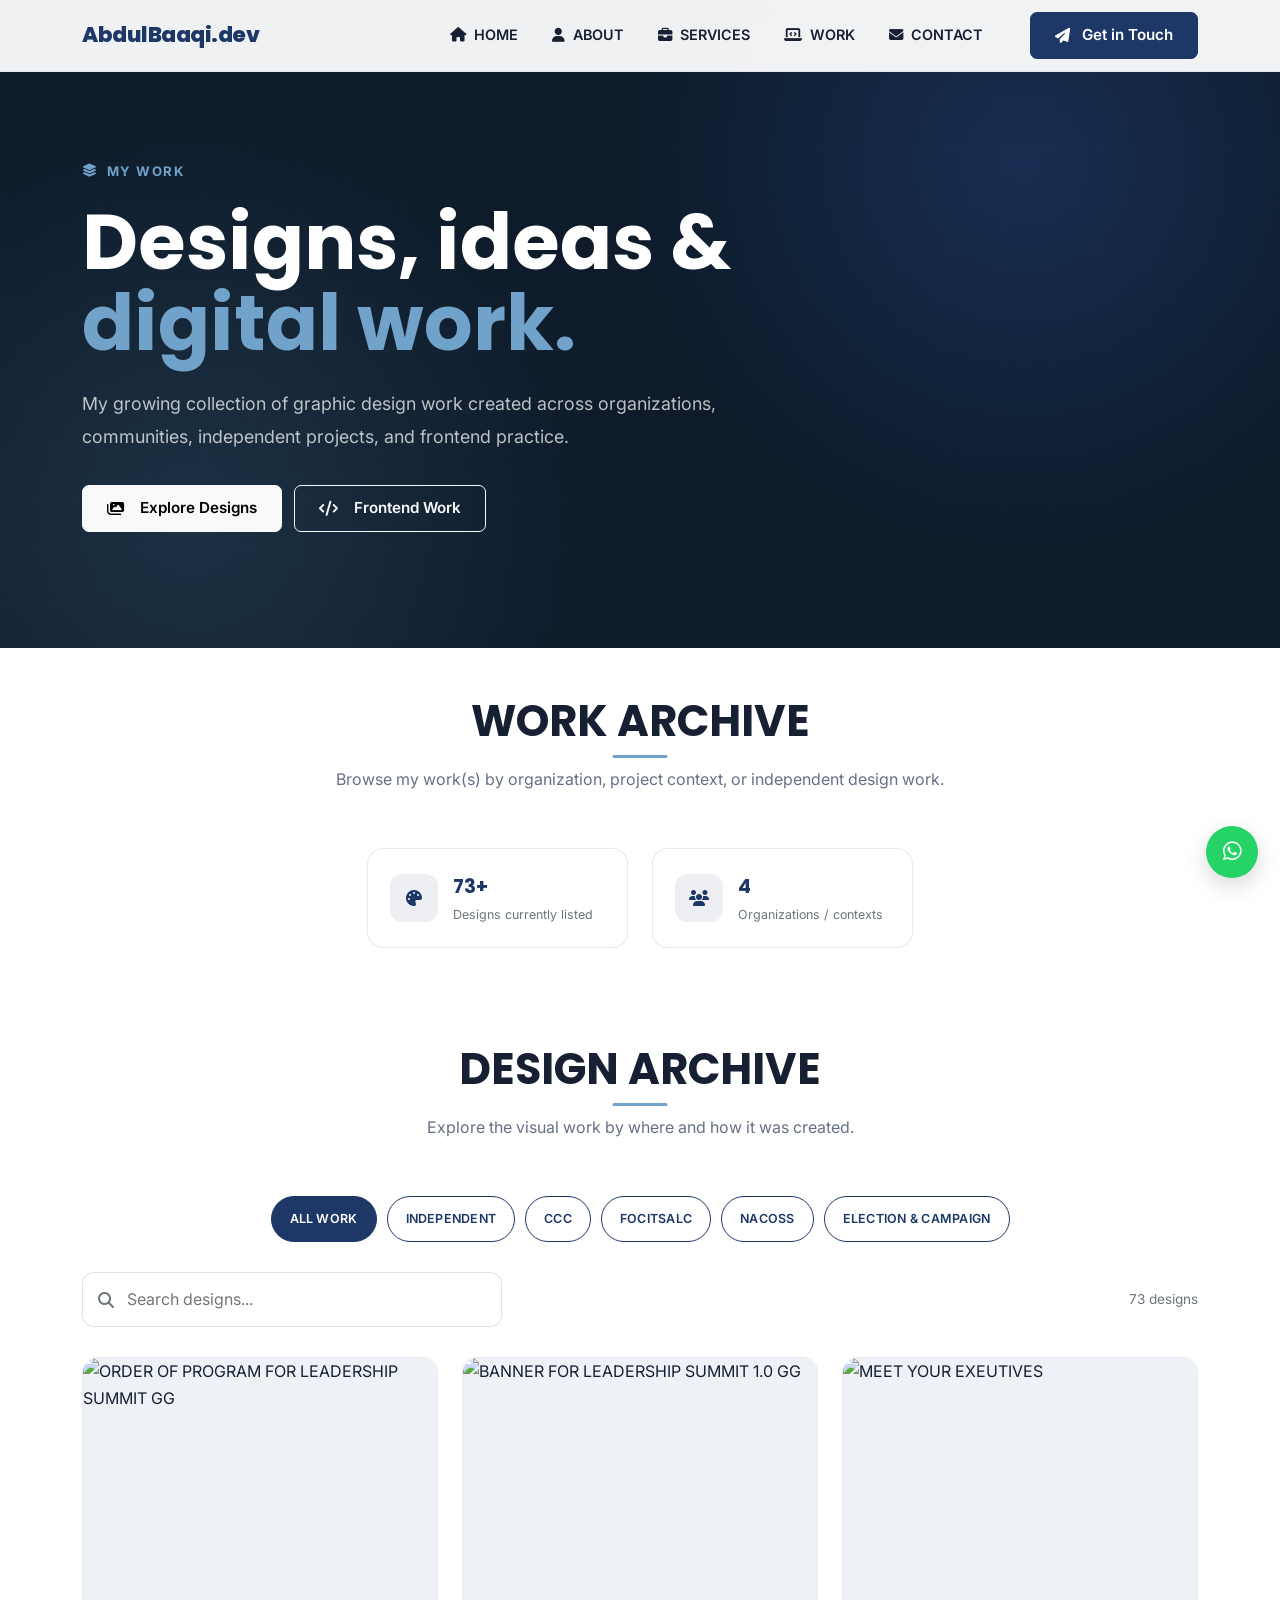
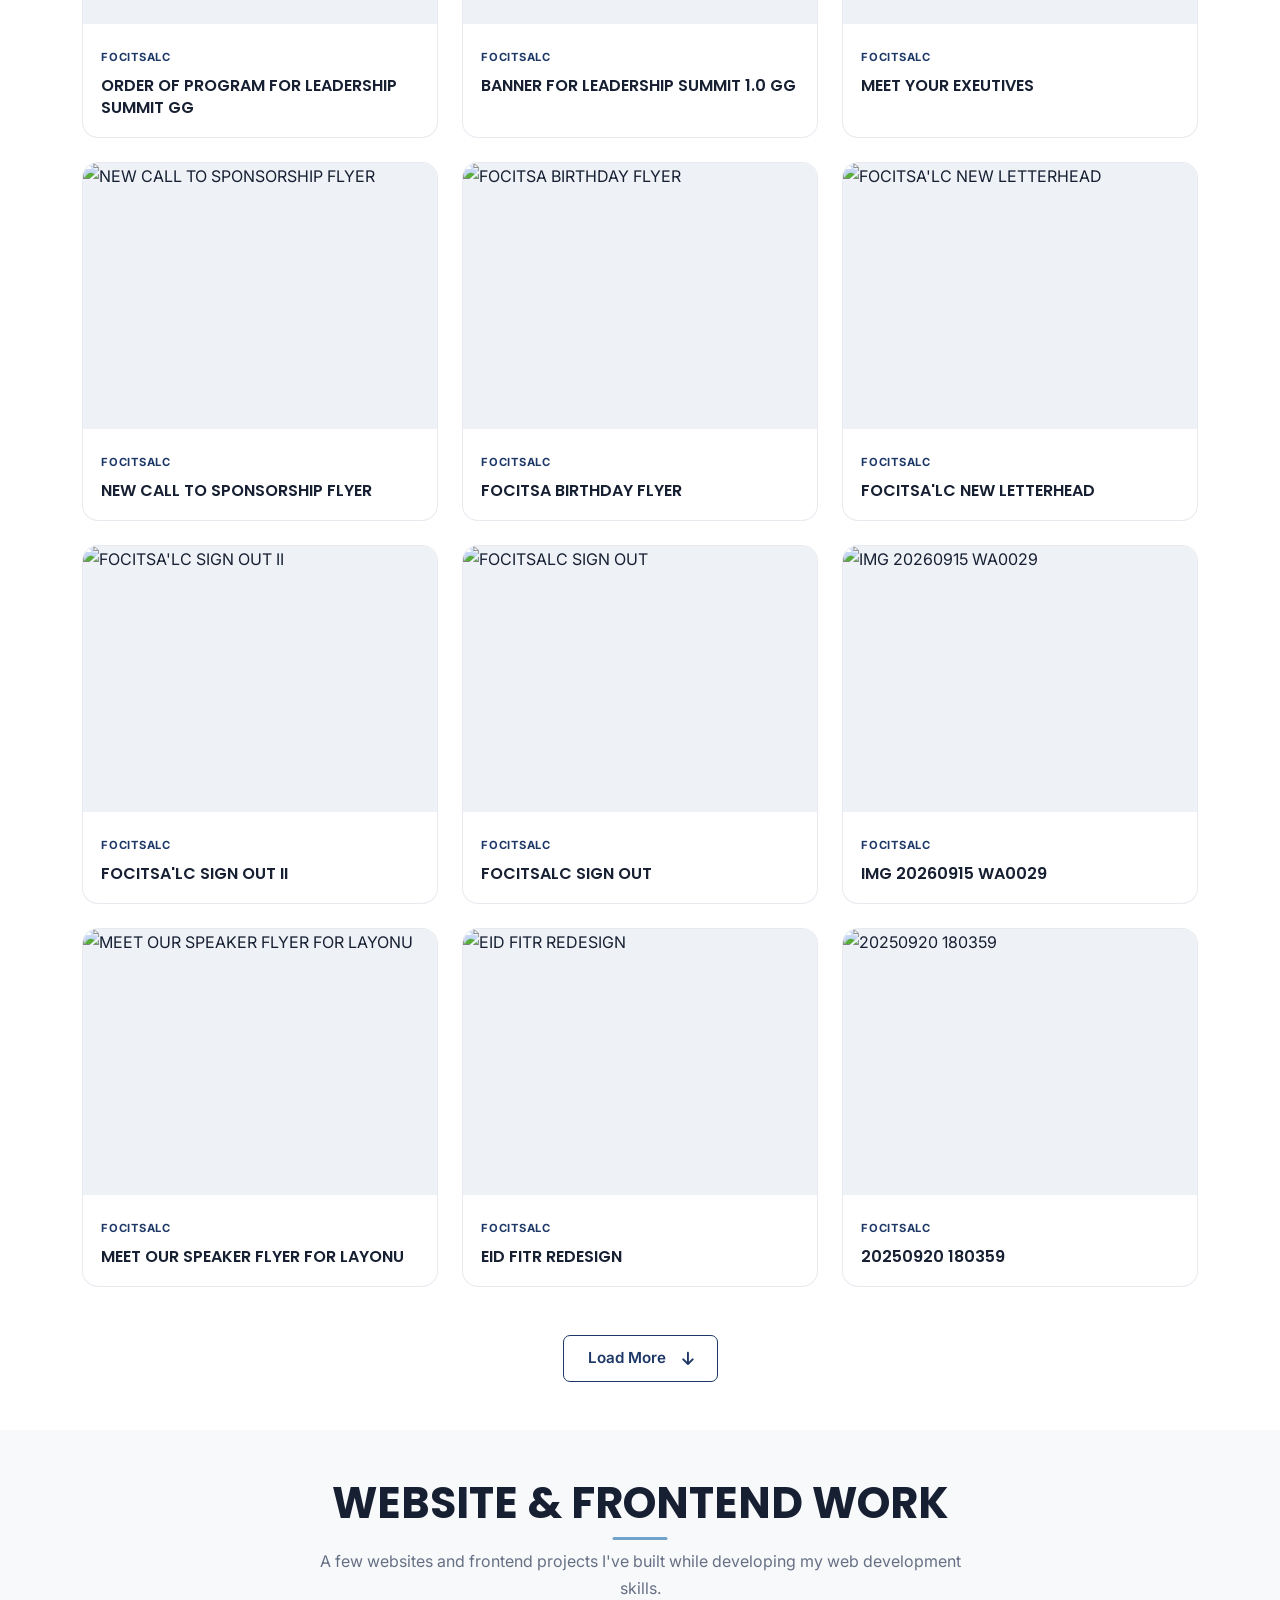
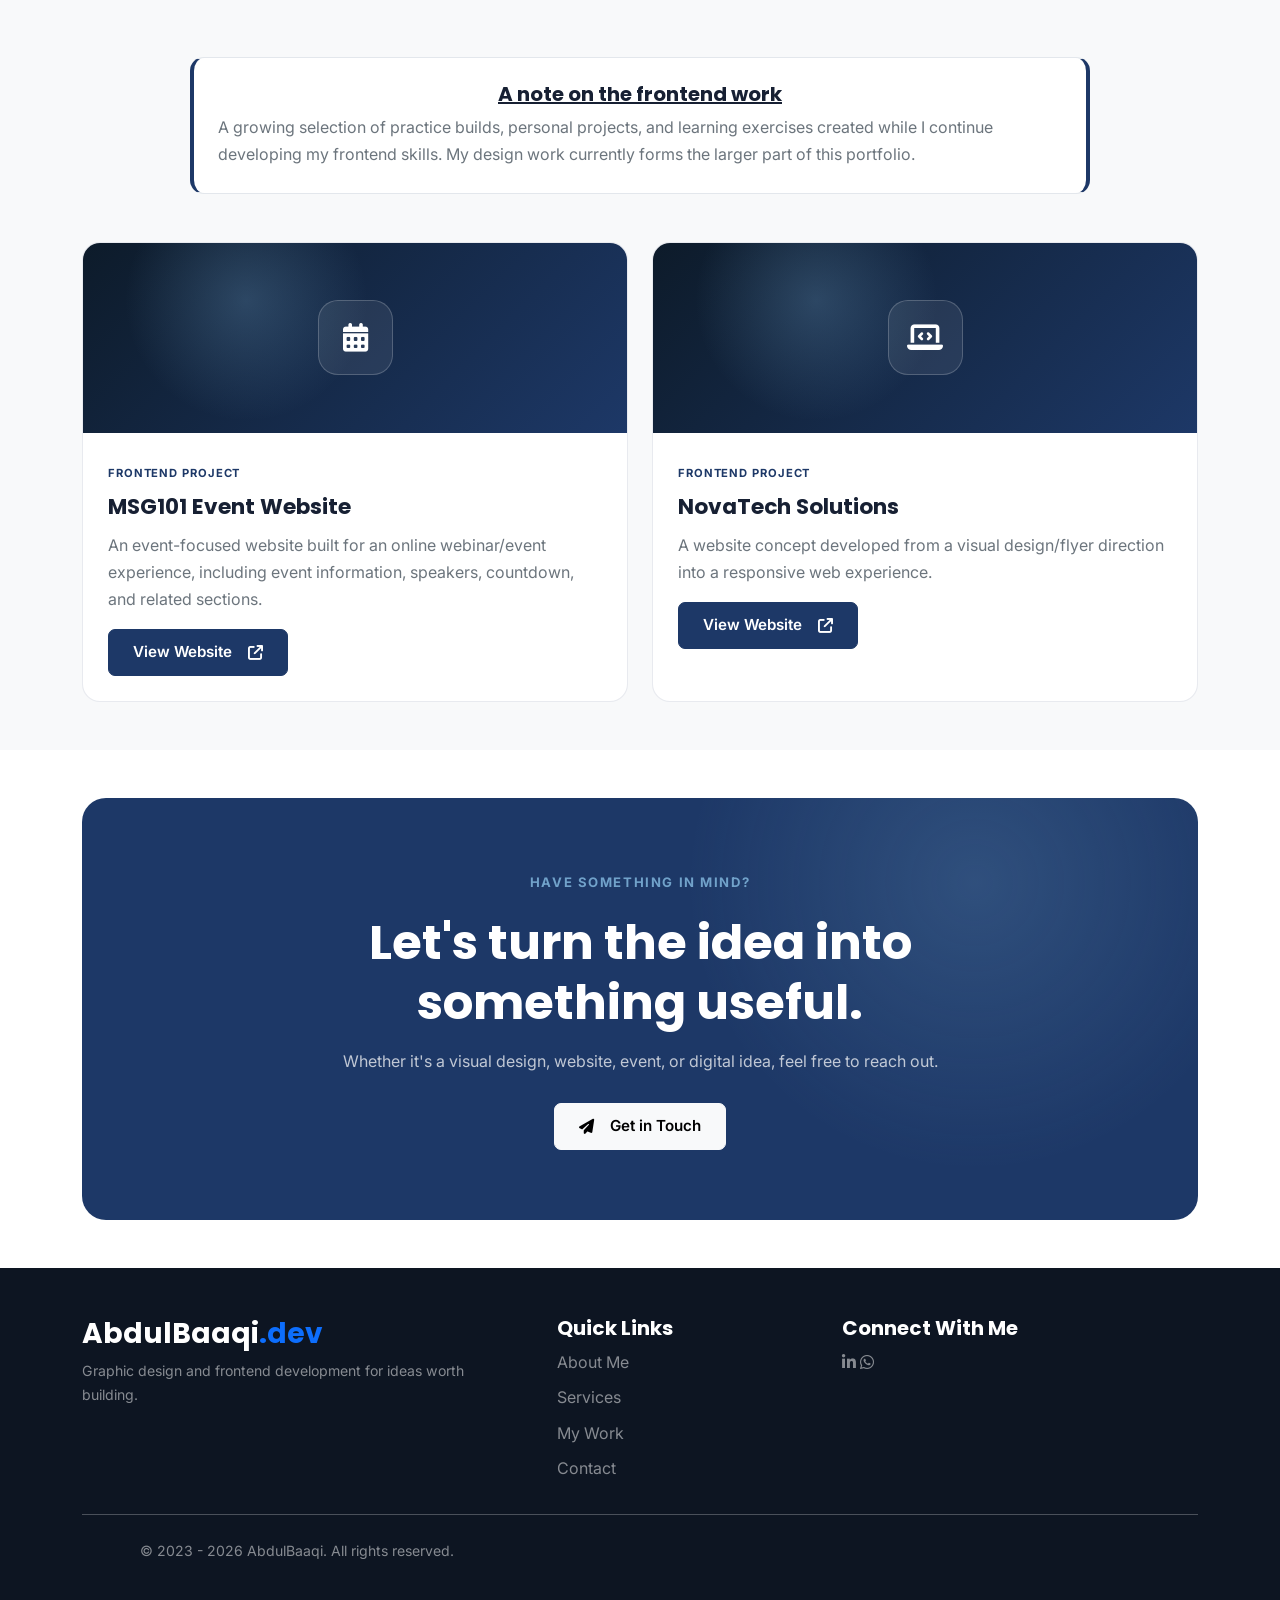
==== commit 391e55fe: "changed index.html and projects.html" ====
--- a/projects.html
+++ b/projects.html
@@ -114,7 +114,7 @@
 
                     <li class="nav-item">
 
-                        <a href="index.html#portfolio" class="nav-link active">
+                        <a href="/projects.html" class="nav-link active">
 
                             <i class="fas fa-laptop-code me-1"></i>
                             WORK
@@ -179,7 +179,7 @@
 
             </a>
 
-            <a href="index.html#portfolio" class="mobile-nav-link" onclick="closeMobileNav()">
+            <a href="/projects.html" class="mobile-nav-link" onclick="closeMobileNav()">
 
                 <i class="fas fa-laptop-code me-2"></i>
                 WORK
@@ -409,7 +409,7 @@
 
                     <button class="filter-btn btn btn-outline-primary" data-filter="personal">
 
-                         INDEPENDENT
+                        INDEPENDENT
 
                     </button>
 
@@ -545,10 +545,10 @@
                     </h5>
 
                     <p class="mb-0">
-                        These projects(which are not added) includes practice builds, personal
-                        projects, and learning exercises created while I
-                        continue developing my frontend skills. My design
-                        work currently forms the larger part of this portfolio.
+                        A growing selection of practice builds, personal projects, and learning exercises created while
+                        I
+                        continue developing my frontend skills. My design work currently forms the larger part of this
+                        portfolio.
                     </p>
 
                 </div>
@@ -737,7 +737,7 @@
                         </li>
 
                         <li class="mb-2">
-                            <a href="index.html#portfolio" class="text-white-50">
+                            <a href="/projects.html" class="text-white-50">
 
                                 My Work
 
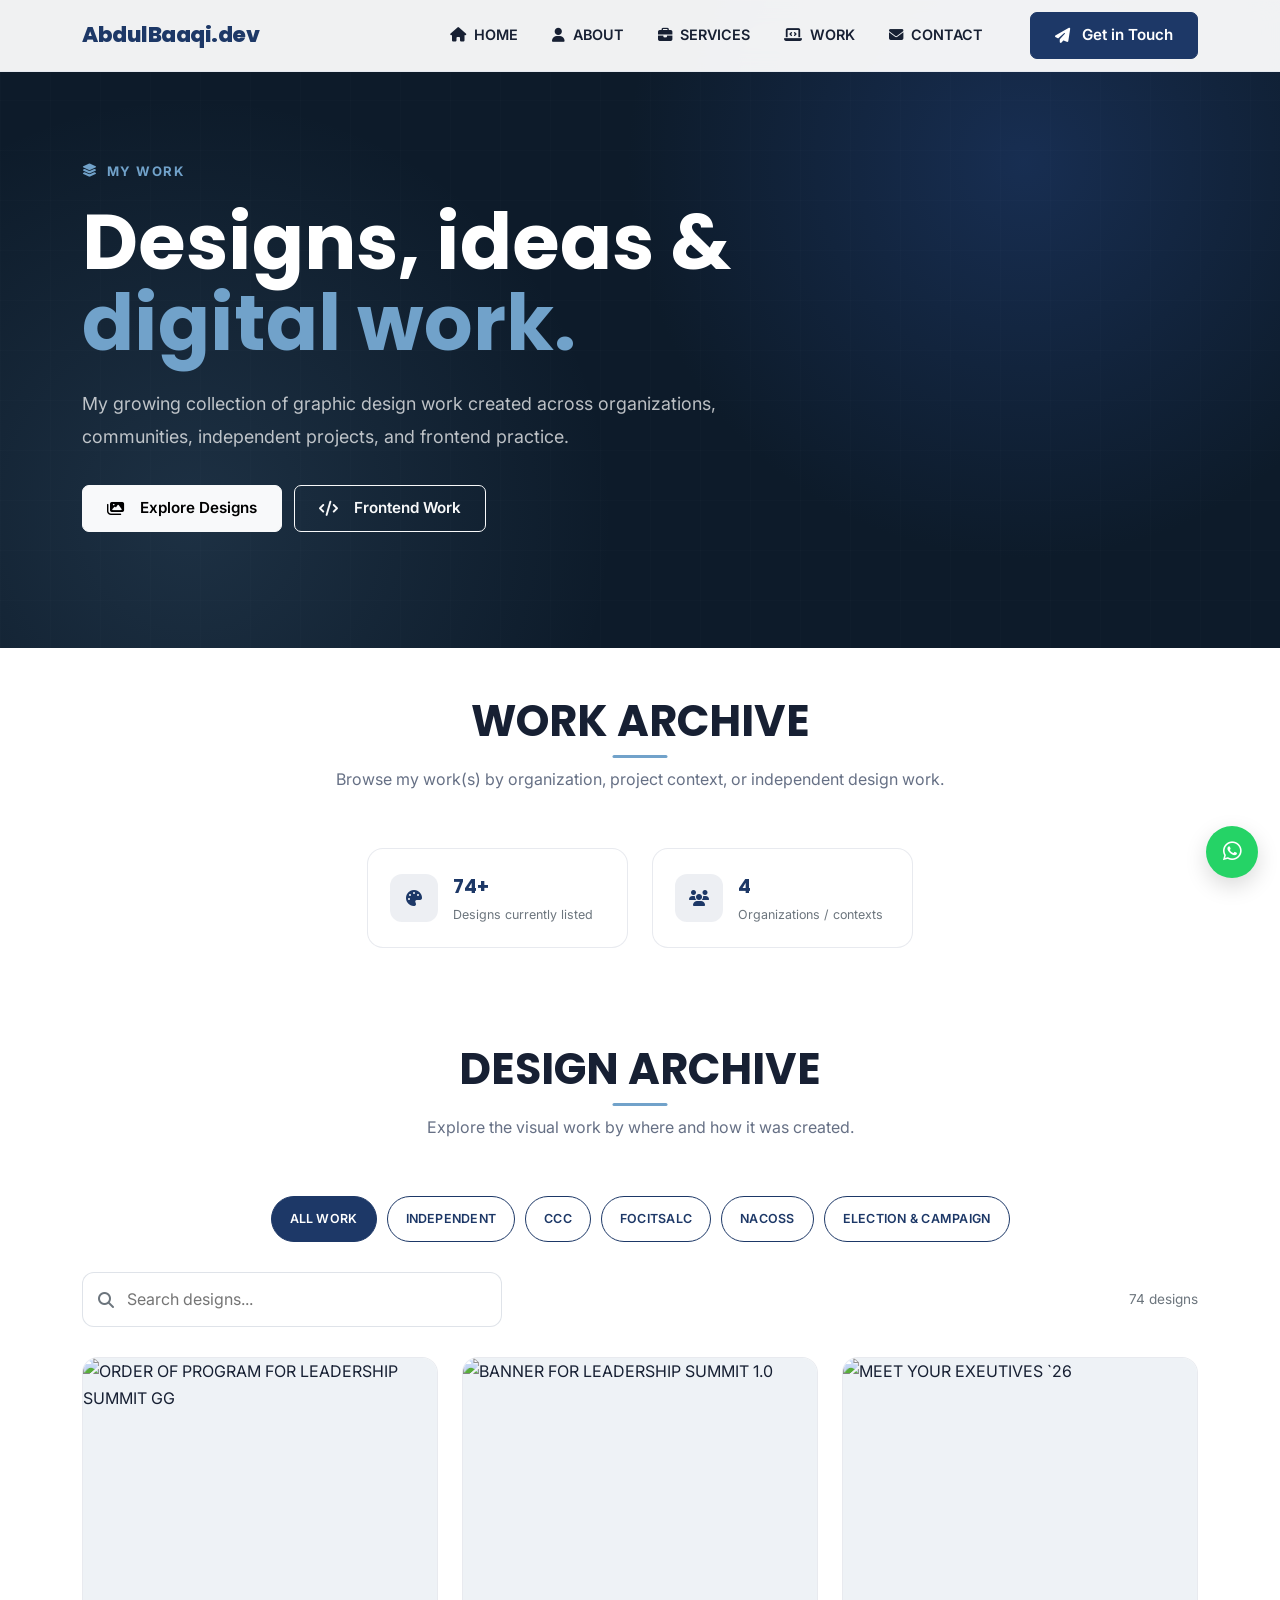
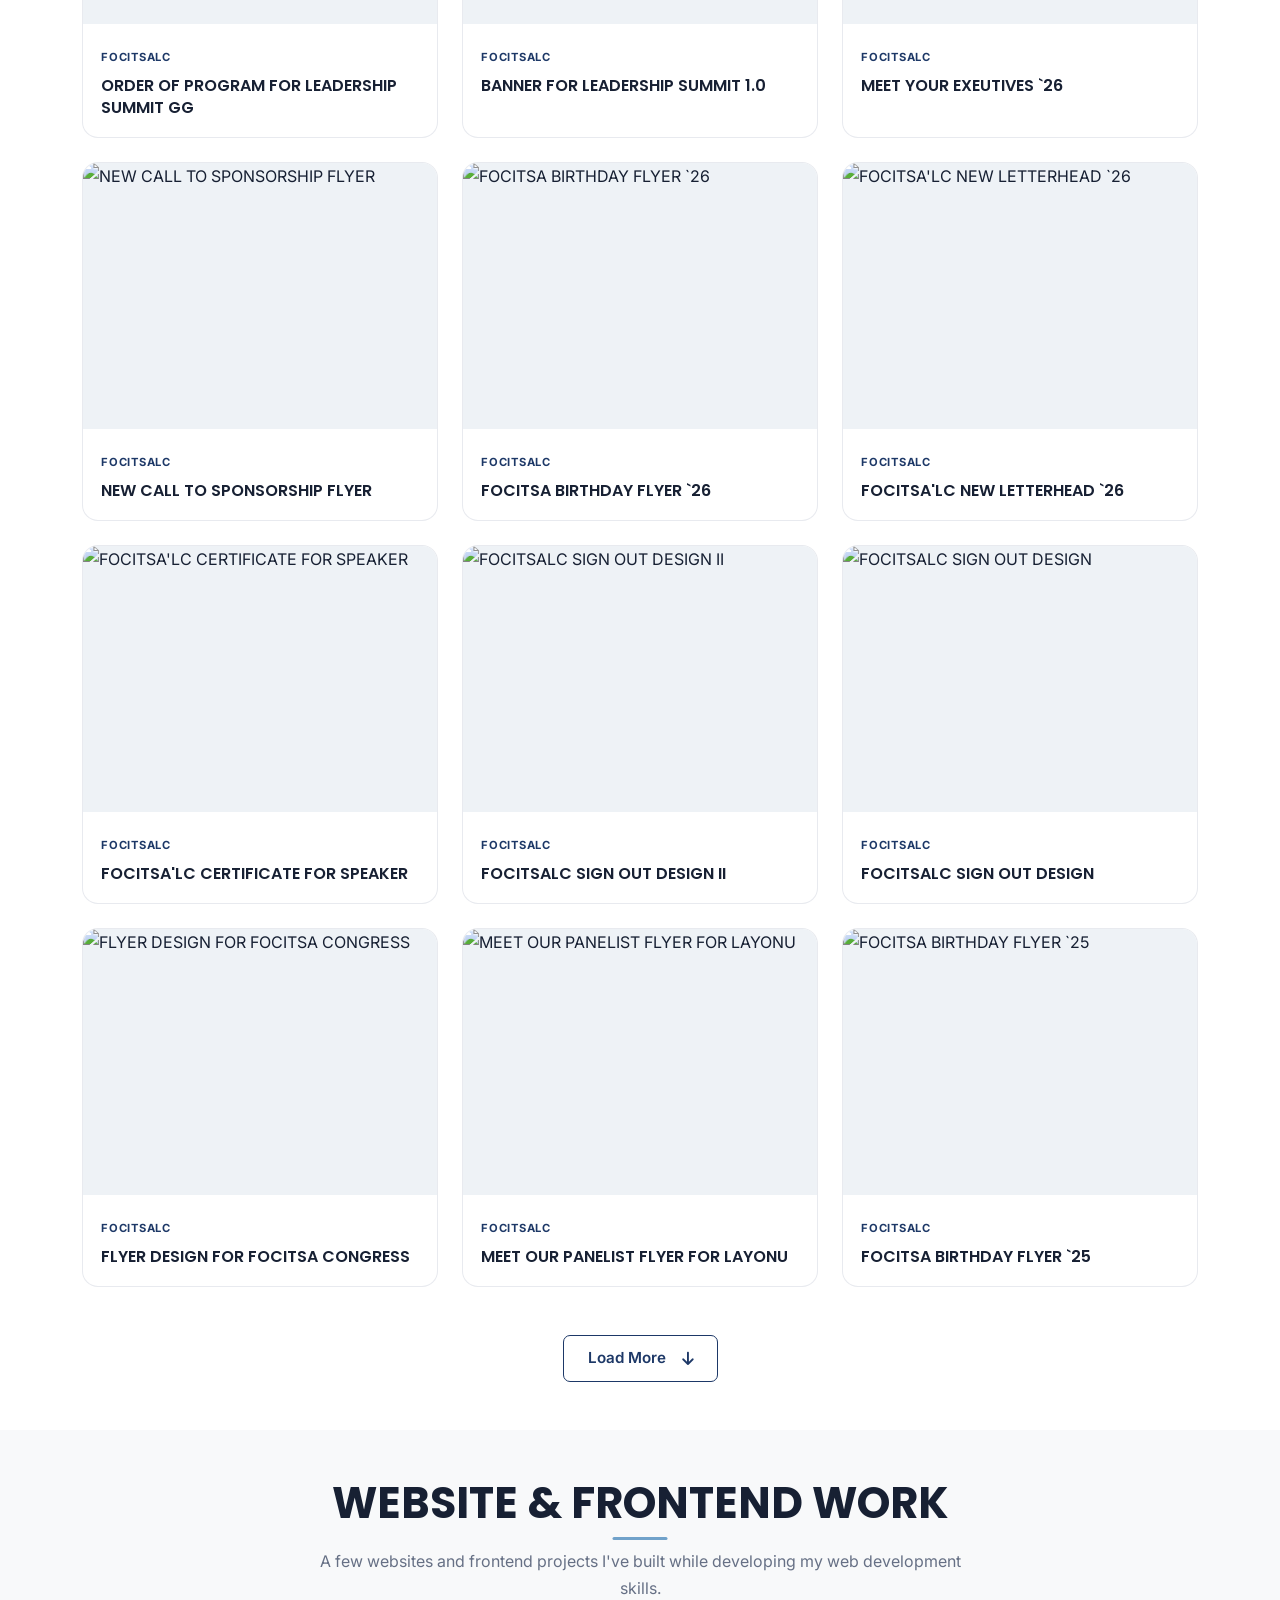
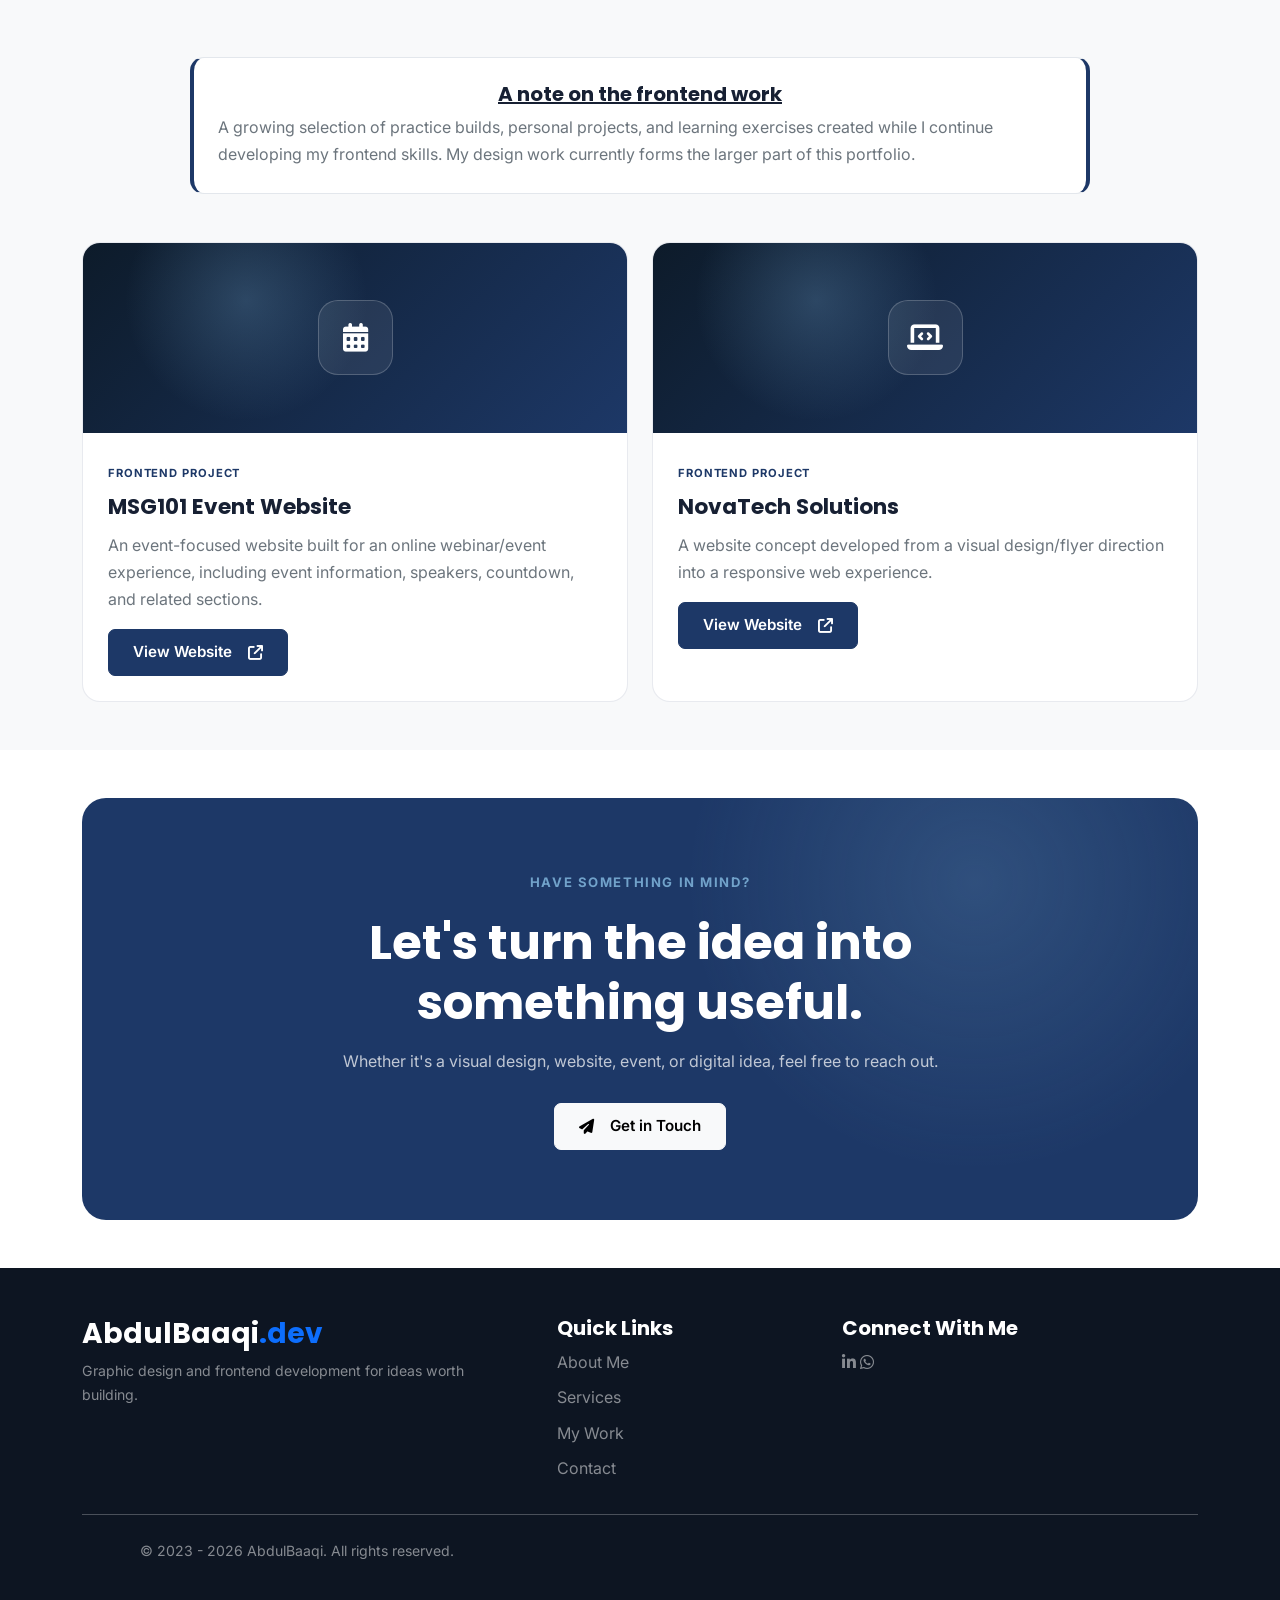
==== commit ed348380: "many things" ====
--- a/projects.html
+++ b/projects.html
@@ -25,8 +25,10 @@
         content="A selection of AbdulBaaqi's graphic design work, organization projects, election designs, and frontend practice builds.">
     <meta name="twitter:image" content="https://ab_dev_design.netlify.app/assets/img/og-image.jpg">
 
-    <link rel="icon" type="image/x-icon" href="assets/img/favicon.ico">
-    <link rel="apple-touch-icon" sizes="180x180" href="assets/img/apple-touch-icon.png">
+    <link rel="apple-touch-icon" sizes="180x180" href="/apple-touch-icon.png">
+    <link rel="icon" type="image/png" sizes="32x32" href="/favicon-32x32.png">
+    <link rel="icon" type="image/png" sizes="16x16" href="/favicon-16x16.png">
+    <link rel="manifest" href="/site.webmanifest">
 
     <link href="https://cdn.jsdelivr.net/npm/bootstrap@5.3.0/dist/css/bootstrap.min.css" rel="stylesheet">
 
--- a/assets/css/style.css
+++ b/assets/css/style.css
@@ -159,7 +159,7 @@
 }
 
 
-/* ---------- BUTTONS ---------- */
+
 
 .btn {
     display: inline-flex;
@@ -640,7 +640,7 @@
     font-size: 1.25rem;
 }
 
-.service-card > p {
+.service-card>p {
     margin-bottom: 20px;
 
     font-size: 0.92rem;
@@ -768,6 +768,36 @@
     transform: scale(1.04);
 }
 
+.portfolio-item .card-img-top {
+    width: 100%;
+    aspect-ratio: 16 / 10;
+    object-fit: cover;
+    object-position: center;
+}
+
+.portfolio-item .card {
+    display: flex;
+    flex-direction: column;
+}
+
+.portfolio-item .card-body {
+    display: flex;
+    flex-direction: column;
+    flex-grow: 1;
+}
+
+.portfolio-item .card-title {
+    min-height: 2.6rem;
+    display: -webkit-box;
+    -webkit-line-clamp: 2;
+    -webkit-box-orient: vertical;
+    overflow: hidden;
+}
+
+.portfolio-item .card-text {
+    flex-grow: 1;
+}
+
 .portfolio-overlay {
     position: absolute;
     inset: 0;
@@ -863,7 +893,7 @@
     font-size: 1.5rem;
 }
 
-.contact-info > p {
+.contact-info>p {
     margin-bottom: 30px;
 }
 
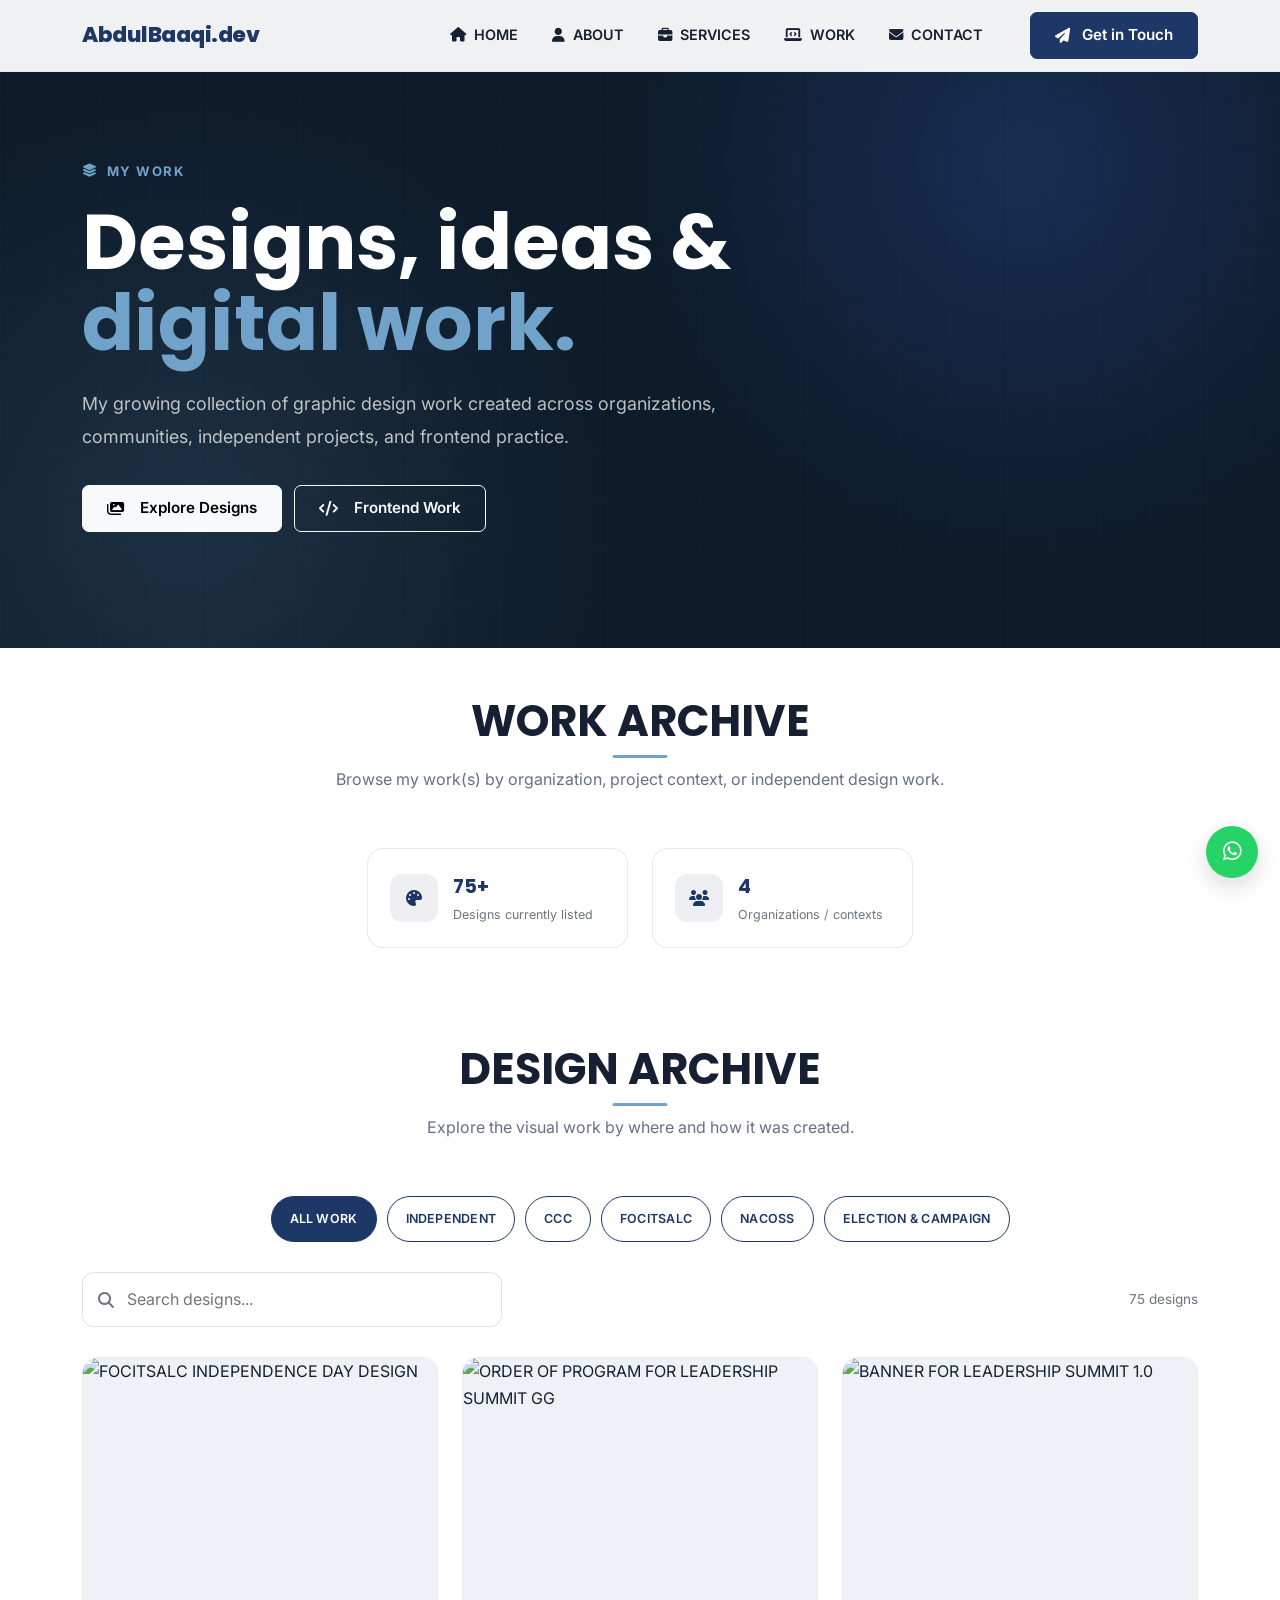
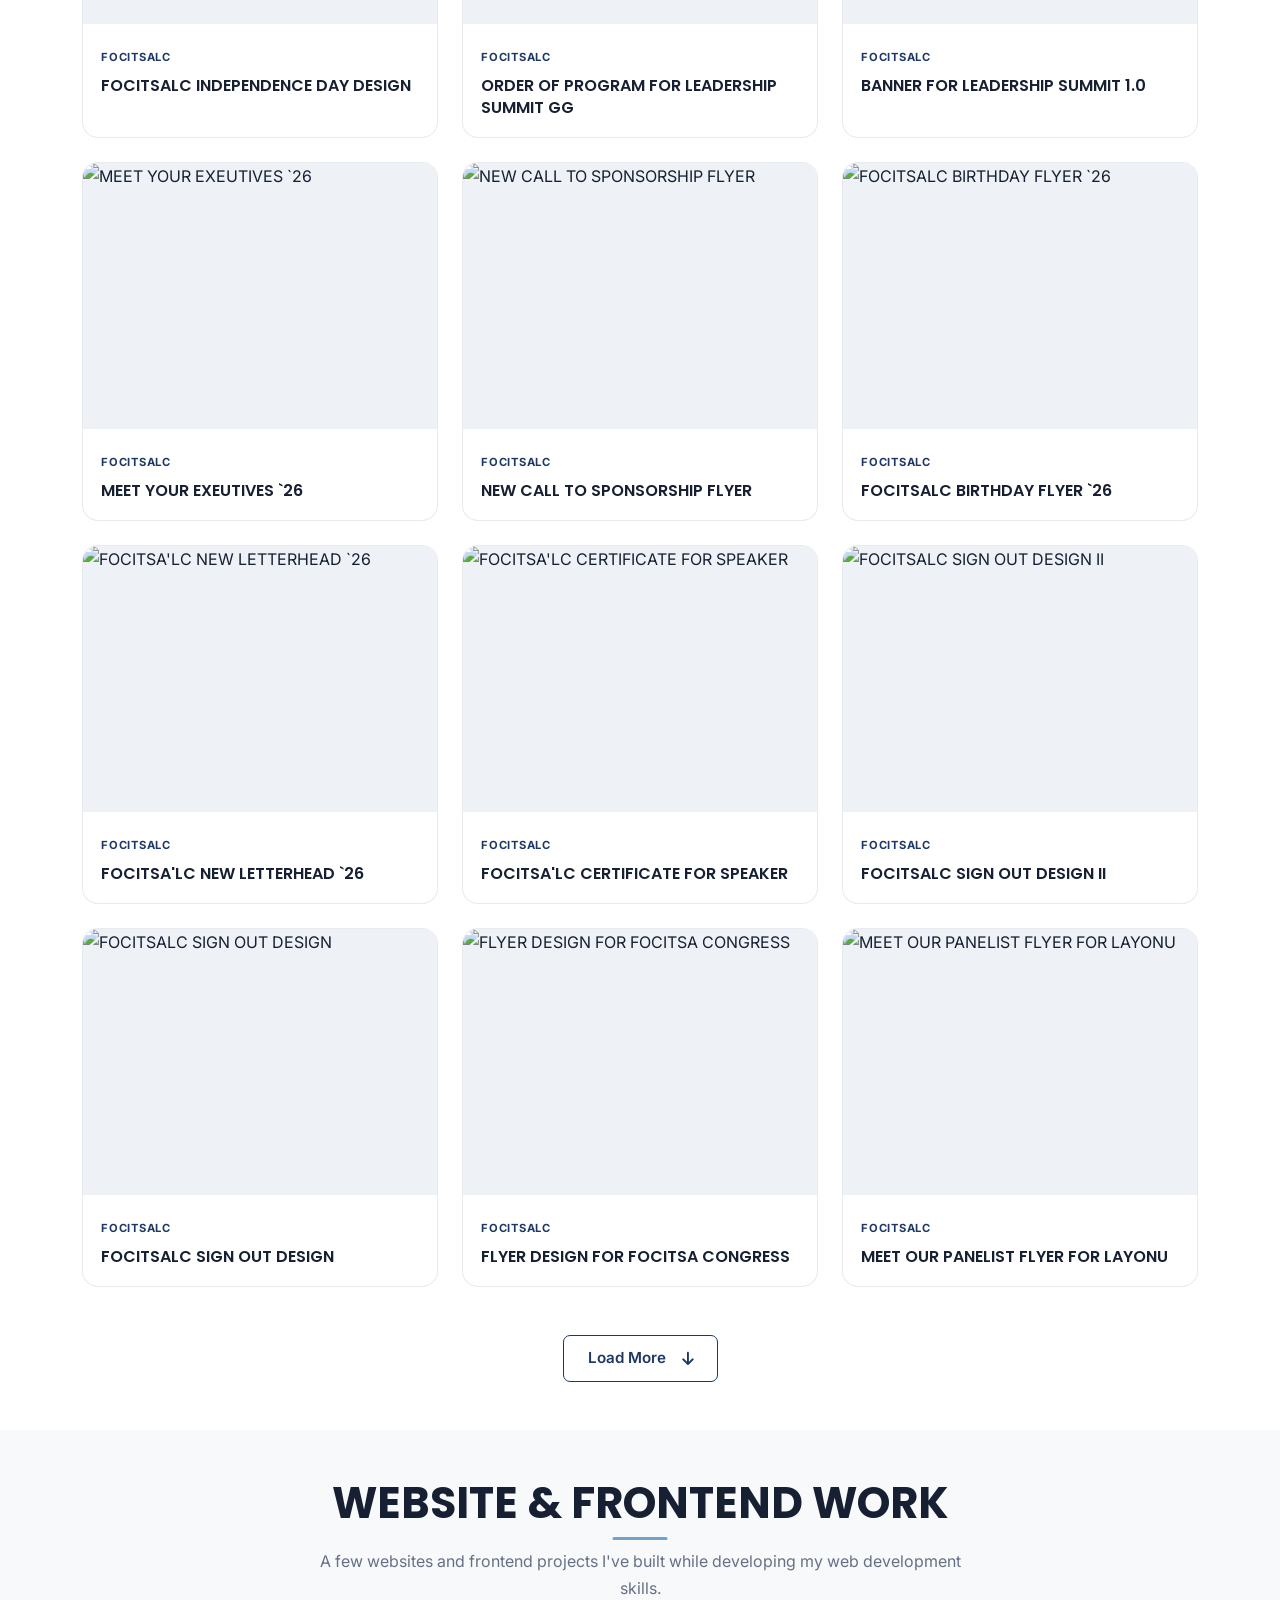
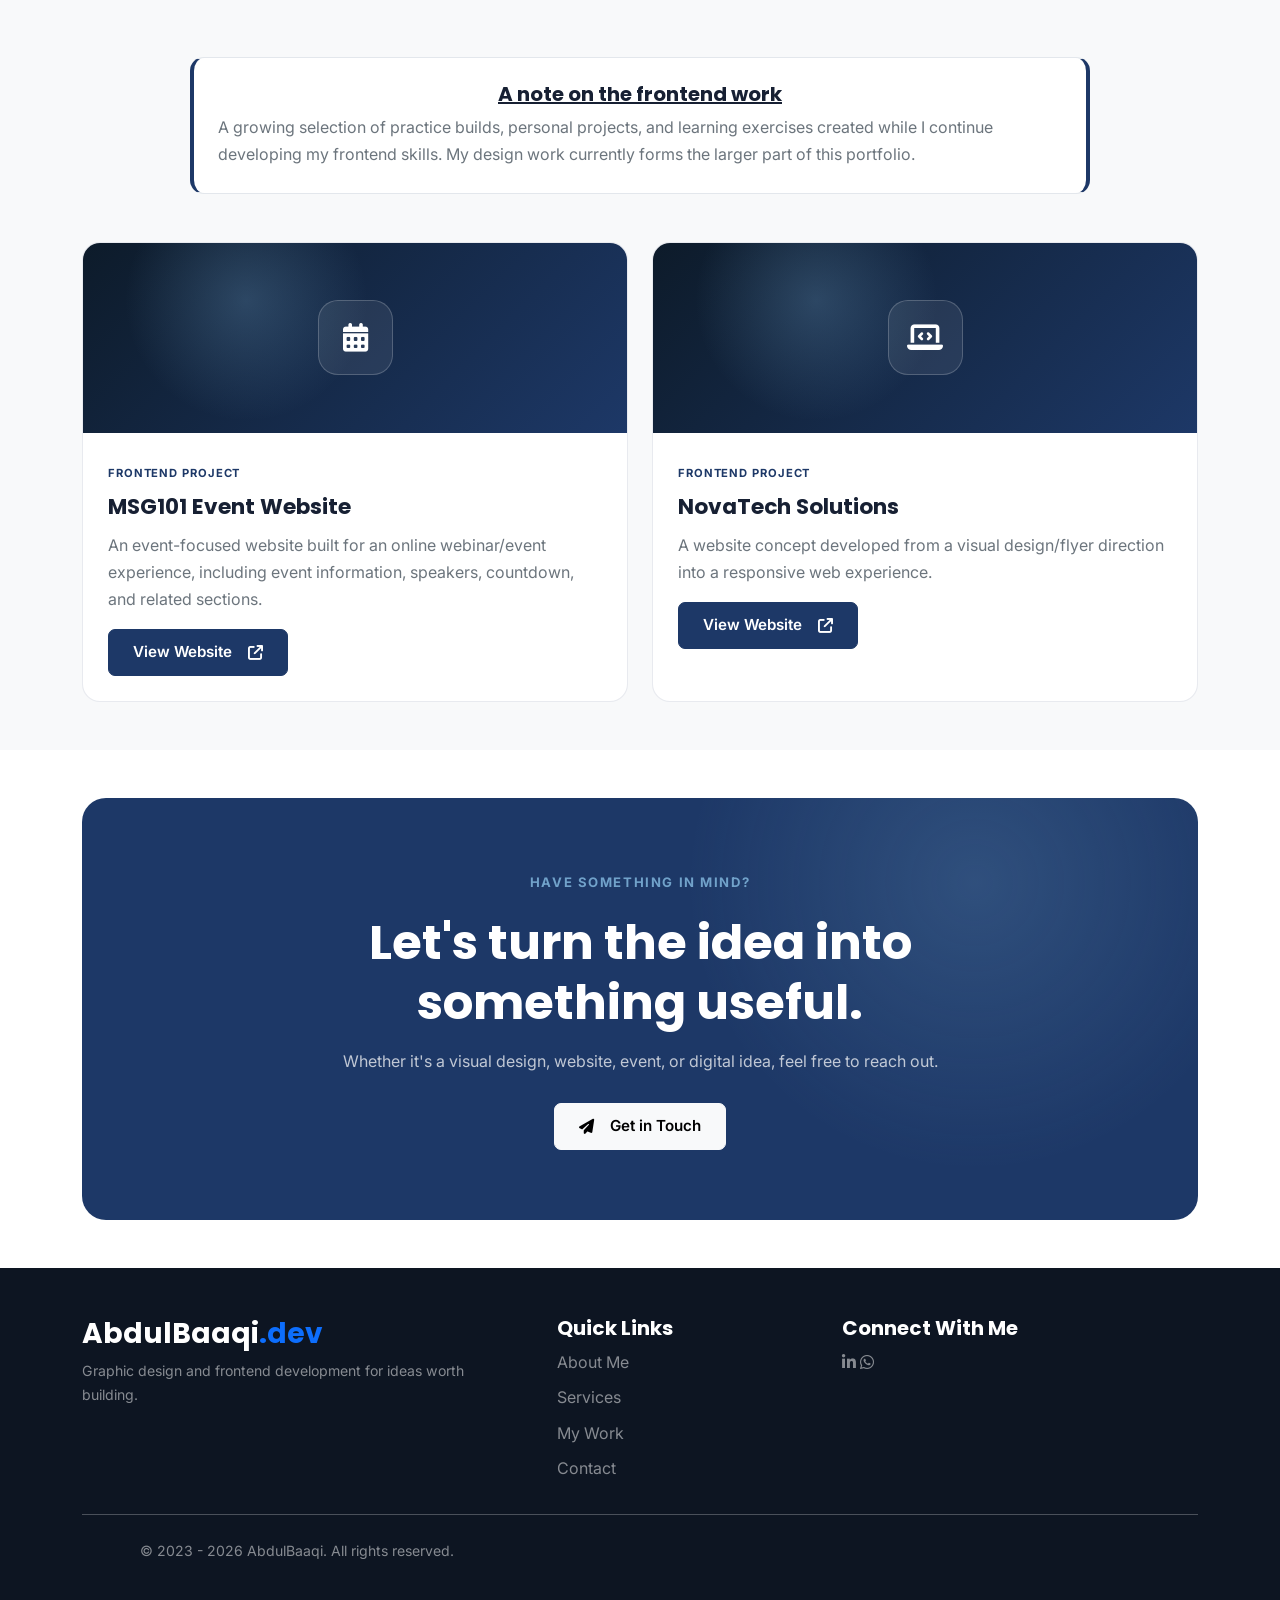
==== commit f6e75735: "New updates" ====
--- a/projects.html
+++ b/projects.html
@@ -45,7 +45,7 @@
     <link rel="stylesheet" href="assets/css/projects.css">
 </head>
 
-<body class="projects-page">
+<body class="projects-page loading">
 
     <!-- screen load -->
     <div class="loading-screen" id="loadingScreen">
--- a/assets/css/style.css
+++ b/assets/css/style.css
@@ -1369,13 +1369,13 @@
 
 
 
-.loader {
+.loading-screen {
     position: fixed;
     inset: 0;
-
     z-index: 9999;
 
     display: flex;
+    flex-direction: column;
     align-items: center;
     justify-content: center;
 
@@ -1386,10 +1386,75 @@
         visibility 0.4s ease;
 }
 
-.loader.hidden {
+.loading-screen.hidden {
     opacity: 0;
     visibility: hidden;
     pointer-events: none;
+}
+
+.loader {
+    width: 40px;
+    height: 40px;
+
+    border: 3px solid var(--border, #ddd);
+    border-top-color: var(--primary, #16a34a);
+    border-radius: 50%;
+
+    animation: spin 0.8s linear infinite;
+
+    margin-bottom: 16px;
+}
+
+@keyframes spin {
+    to {
+        transform: rotate(360deg);
+    }
+}
+
+.loader-photo {
+    position: relative;
+    width: 130px;
+    height: 130px;
+    margin-bottom: 20px;
+    border-radius: 50%;
+    overflow: hidden;
+    box-shadow:
+        0 0 0 3px #fff,
+        0 0 0 6px rgba(29, 56, 103, 0.3),
+        0 12px 40px rgba(29, 56, 103, 0.25);
+    animation: zoom-pulse 2.8s ease-in-out infinite;
+}
+
+.loader-photo img {
+    width: 100%;
+    height: 100%;
+    object-fit: cover;
+    display: block;
+}
+
+@keyframes zoom-pulse {
+
+    0%,
+    100% {
+        transform: scale(1);
+    }
+
+    50% {
+        transform: scale(1.08);
+    }
+}
+
+body.loading {
+    overflow: hidden;
+    height: 100vh;
+}
+
+body.loading::-webkit-scrollbar {
+    display: none;
+}
+
+body.loading {
+    scrollbar-width: none;
 }
 
 .loader-spinner {
--- a/assets/css/projects.css
+++ b/assets/css/projects.css
@@ -80,6 +80,19 @@
     flex-wrap: wrap;
 }
 
+
+body.loading {
+    overflow: hidden;
+    height: 100vh;
+}
+
+body.loading::-webkit-scrollbar {
+    display: none;
+}
+
+body.loading {
+    scrollbar-width: none;
+}
 
 /* overview */
 
